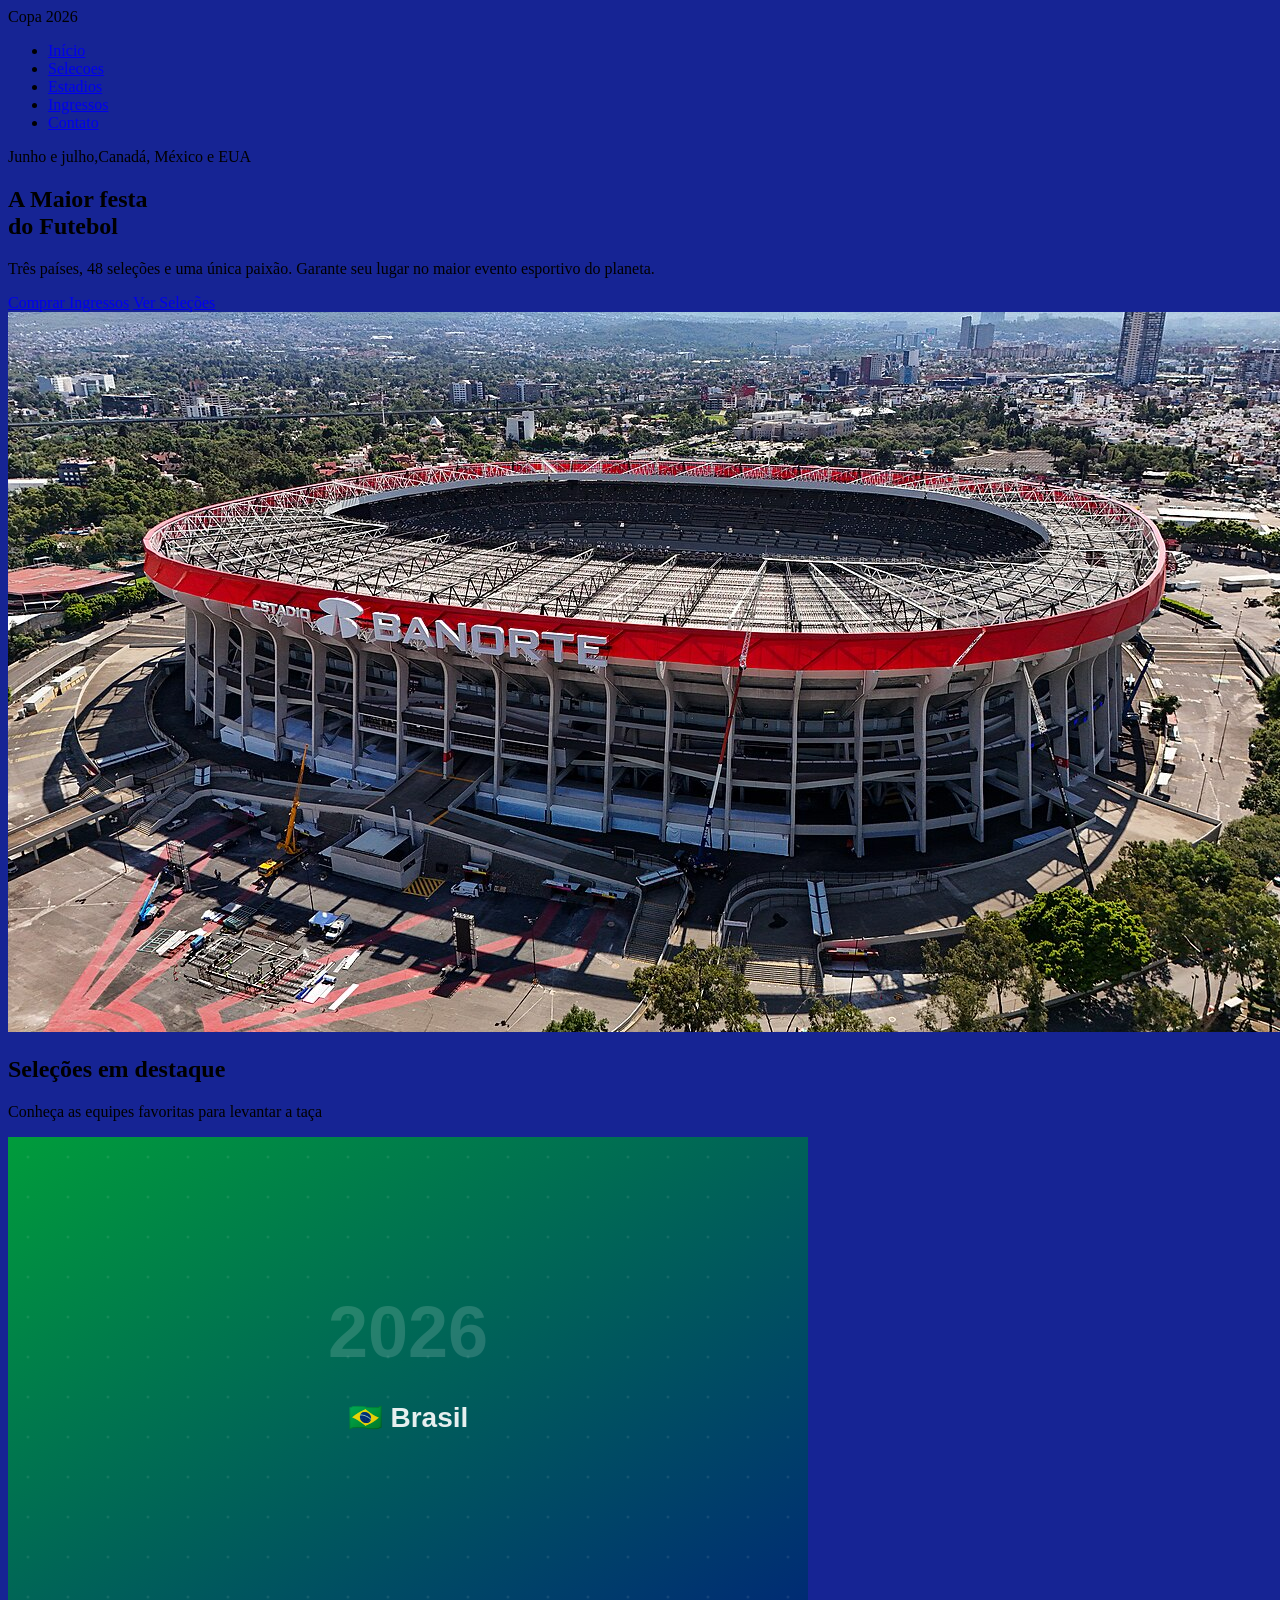
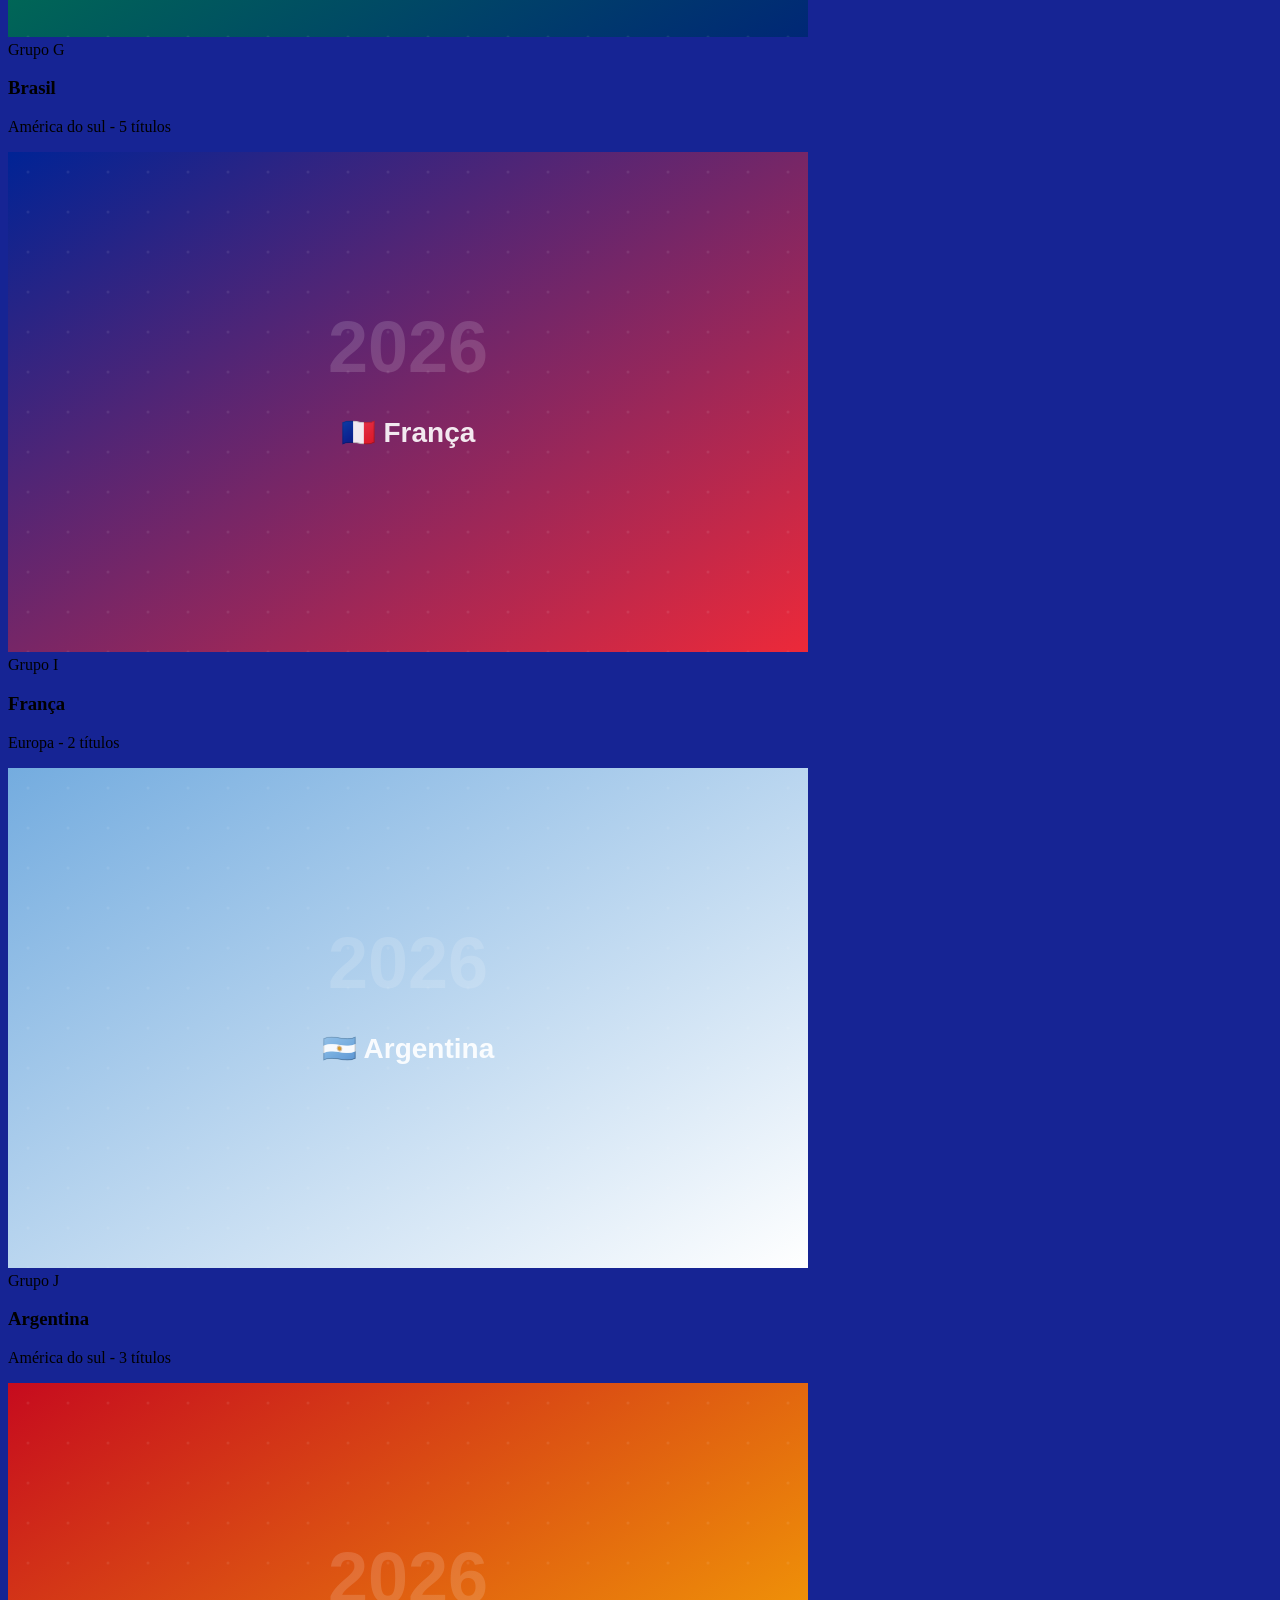
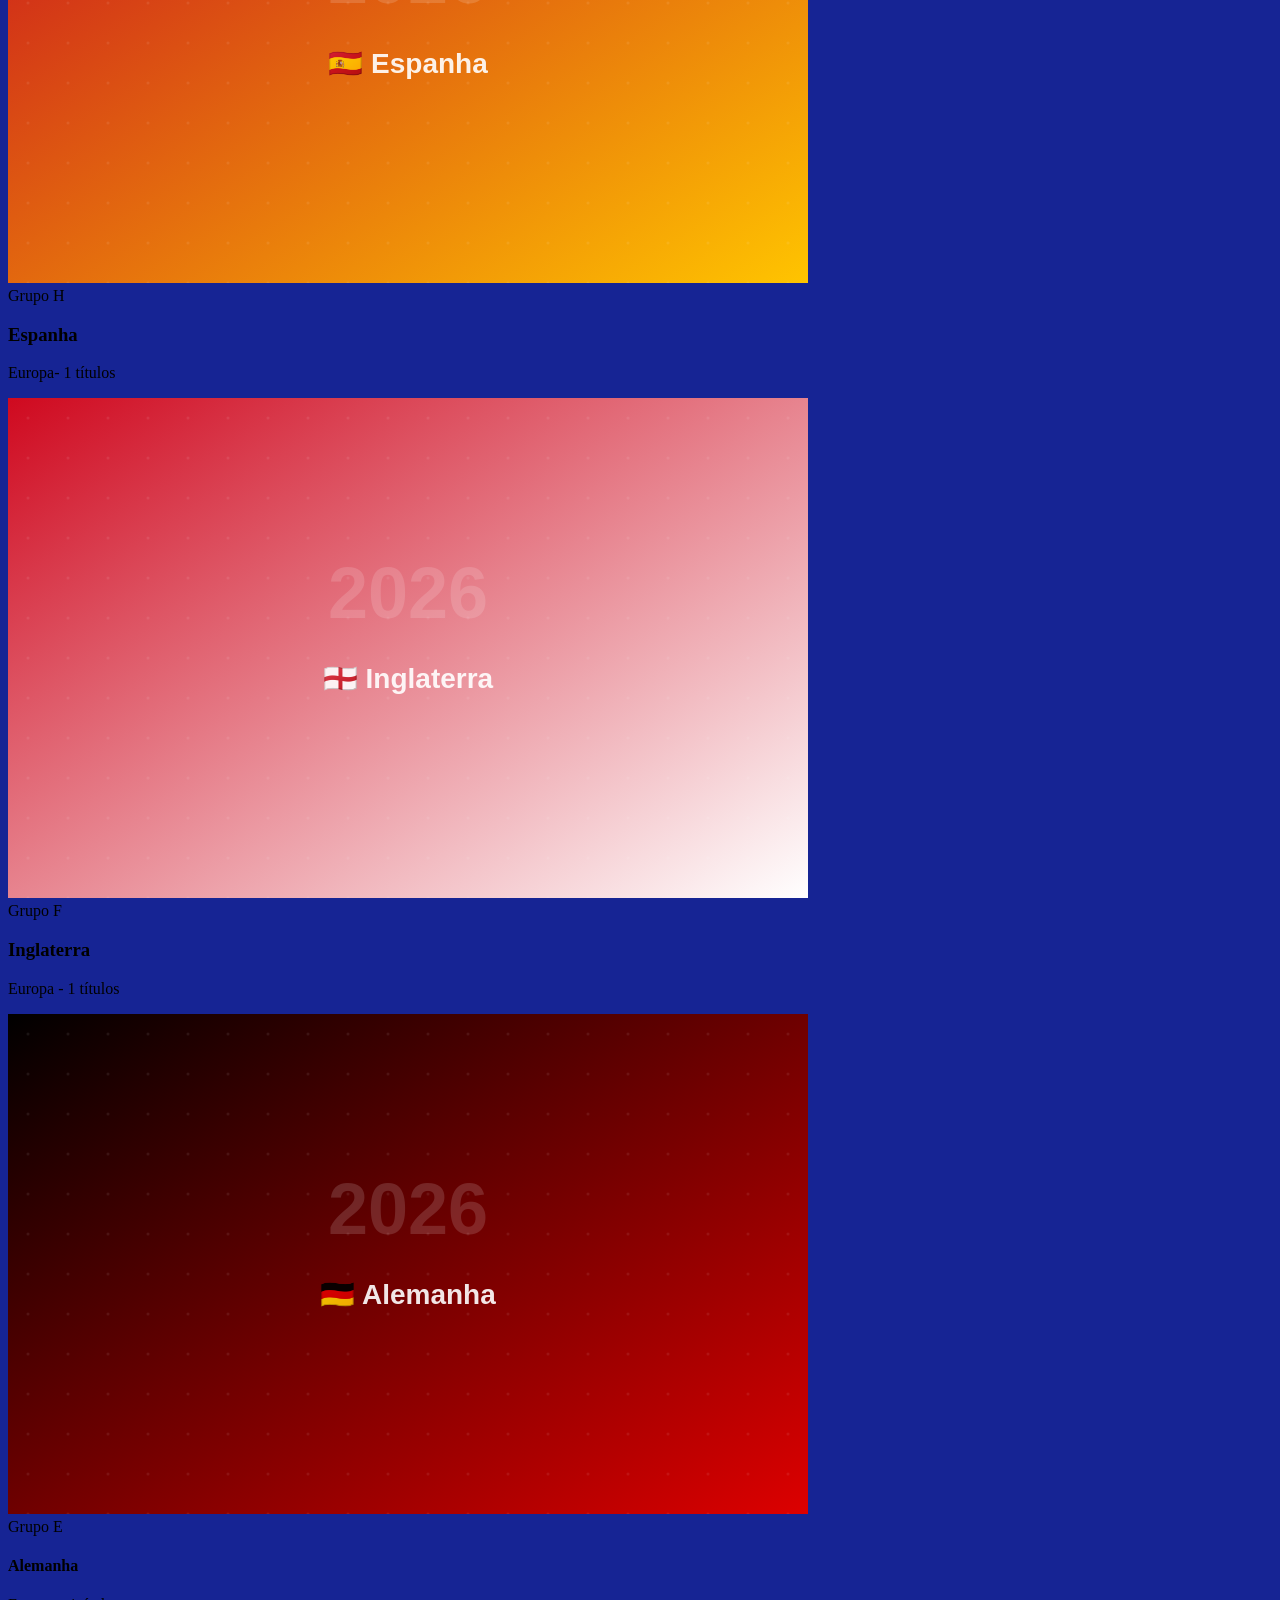
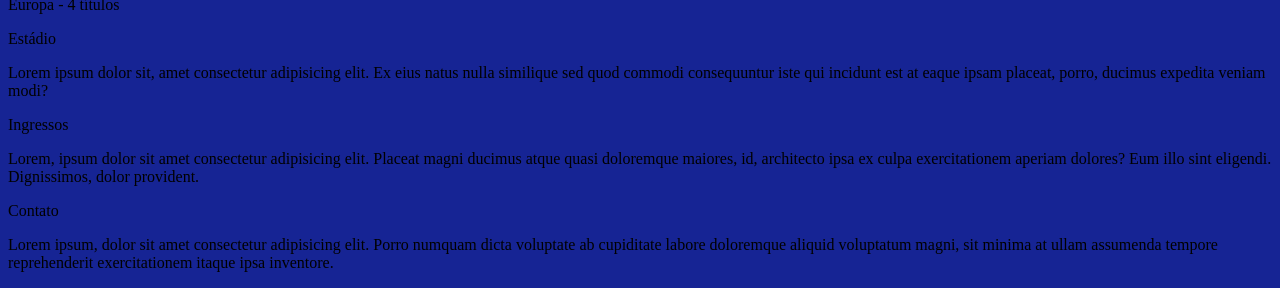
==== index.html @ 535811b2 "Add files via upload" ====
<!DOCTYPE html>
<html lang="en">

<head>
    <meta charset="UTF-8">
    <meta name="viewport" content="width=device-width, initial-scale=1.0">
    <meta name="description" content="Site oficial da copa do mundo 2026 - Pequenos talentos">
    <title>Copa do mundo 2026</title>
    <link rel="stylesheet" href="style.css">
</head>

<body>
    <nav>
        <div>
            <div>
                <span>Copa</span> 2026
            </div>

            <ul>
                <li><a href="#home">Início</a></li>
                <li><a href="#selecoes">Selecoes</a></li>
                <li><a href="#estadios">Estadios</a></li>
                <li><a href="#ingressos">Ingressos</a></li>
                <li><a href="#contato">Contato</a></li>
            </ul>
        </div>
    </nav>

    <section id="home">
        <div>
            <div>
                <p>Junho e julho,Canadá, México e EUA</p>
                <h1>A Maior festa <br> do Futebol</h1>
                <p>
                    Três países, 48 seleções e uma única paixão.
                    Garante seu lugar no maior evento esportivo do planeta.

                </p>
                <div>
                    <a href="#ingressos">Comprar Ingressos</a>
                    <a href="#selecões">Ver Seleções</a>
                </div>
            </div>
            <div>
                <img src="img/azteca.jpg" alt="Estadio da copa do mundo - 2026">
            </div>
        </div>
    </section>

    <main>
        <section id="selecoes">
            <!-- Div global -->
            <div>
                <!-- Div de títulos  -->
                <div>
                    <h2>Seleções em destaque</h2>
                    <p>Conheça as equipes favoritas para levantar a taça</p>
                </div>
                <!-- Div de seleções -->
                <div>
                    <!-- Seleção brasileira -->
                    <div>
                        <div>
                            <img src="img/selecao-brasil.svg" alt="banner Seleção brasileira">
                        </div>
                        <div>
                            <span>Grupo G</span>
                            <h3>Brasil</h3>
                            <p>América do sul - 5 títulos</p>
                        </div>

                    <!-- Seleção da frança -->
                        <div>
                            <div>
                                <div>
                                    <img src="img/selecao-franca.svg" alt="banner Seleção da frança ">
                                </div>
                                <div>
                                    <span>Grupo I</span>
                                    <h3>França</h3>
                                    <p>Europa - 2 títulos</p>
                                </div>
                            </div>
                        </div>
                        <!-- Seleção da argentina -->
                        <div>
                            <div>
                                <div>
                                    <img src="img/selecao-argentina.svg" alt="banner Seleção da argentina ">
                                </div>
                                <div>
                                    <span>Grupo J</span>
                                    <h3>Argentina</h3>
                                    <p>América do sul - 3 títulos</p>
                                </div>
                            </div>
                        </div>
                        <!-- Seleção da espanha -->
                        <div>
                            <div>
                                <div>
                                    <img src="img/selecao-espanha.svg" alt="banner Seleção da espanha ">
                                </div>
                                <div>
                                    <span>Grupo H</span>
                                    <h3>Espanha</h3>
                                    <p>Europa- 1 títulos</p>
                                </div>
                            </div>
                        </div>
                        <!-- Seleção da inglaterra -->
                        <div>
                            <div>
                                <div>
                                    <img src="img/selecao-inglaterra.svg" alt="banner Seleção da inglaterra ">
                                </div>
                                <div>
                                    <span>Grupo F</span>
                                    <h3>Inglaterra</h3>
                                    <p>Europa - 1 títulos</p>
                                </div>
                            </div>
                        </div>
                        <!-- Seleção da alemanha -->
                        <div>
                            <div>
                                <div>
                                    <img src="img/selecao-alemanha.svg" alt="banner Seleção da alemanha ">
                                </div>
                                <div>
                                    <span>Grupo E</span>
                                    <h4>Alemanha</h4>
                                    <p>Europa - 4 títulos</p>
                                </div>
                            </div>
                        </div>
                    
                    </div>
                </div>
            </div>
        </section>

        <section id="estadios">
            <p>Estádio</p>
            <p>Lorem ipsum dolor sit, amet consectetur adipisicing elit. Ex eius natus nulla similique sed quod commodi
                consequuntur iste qui incidunt est at eaque ipsam placeat, porro, ducimus expedita veniam modi?</p>
        </section>

        <section id="ingressos">
            <p>Ingressos</p>
            <p>Lorem, ipsum dolor sit amet consectetur adipisicing elit. Placeat magni ducimus atque quasi doloremque
                maiores, id, architecto ipsa ex culpa exercitationem aperiam dolores? Eum illo sint eligendi.
                Dignissimos, dolor provident.</p>
        </section>

        <section id="contato">
            <p>Contato</p>
            <p>Lorem ipsum, dolor sit amet consectetur adipisicing elit. Porro numquam dicta voluptate ab cupiditate
                labore doloremque aliquid voluptatum magni, sit minima at ullam assumenda tempore reprehenderit
                exercitationem itaque ipsa inventore.</p>
        </section>
    </main>
</body>

</html>
---- style.css ----
*{
    background-color:rgb(22, 36, 148)
}
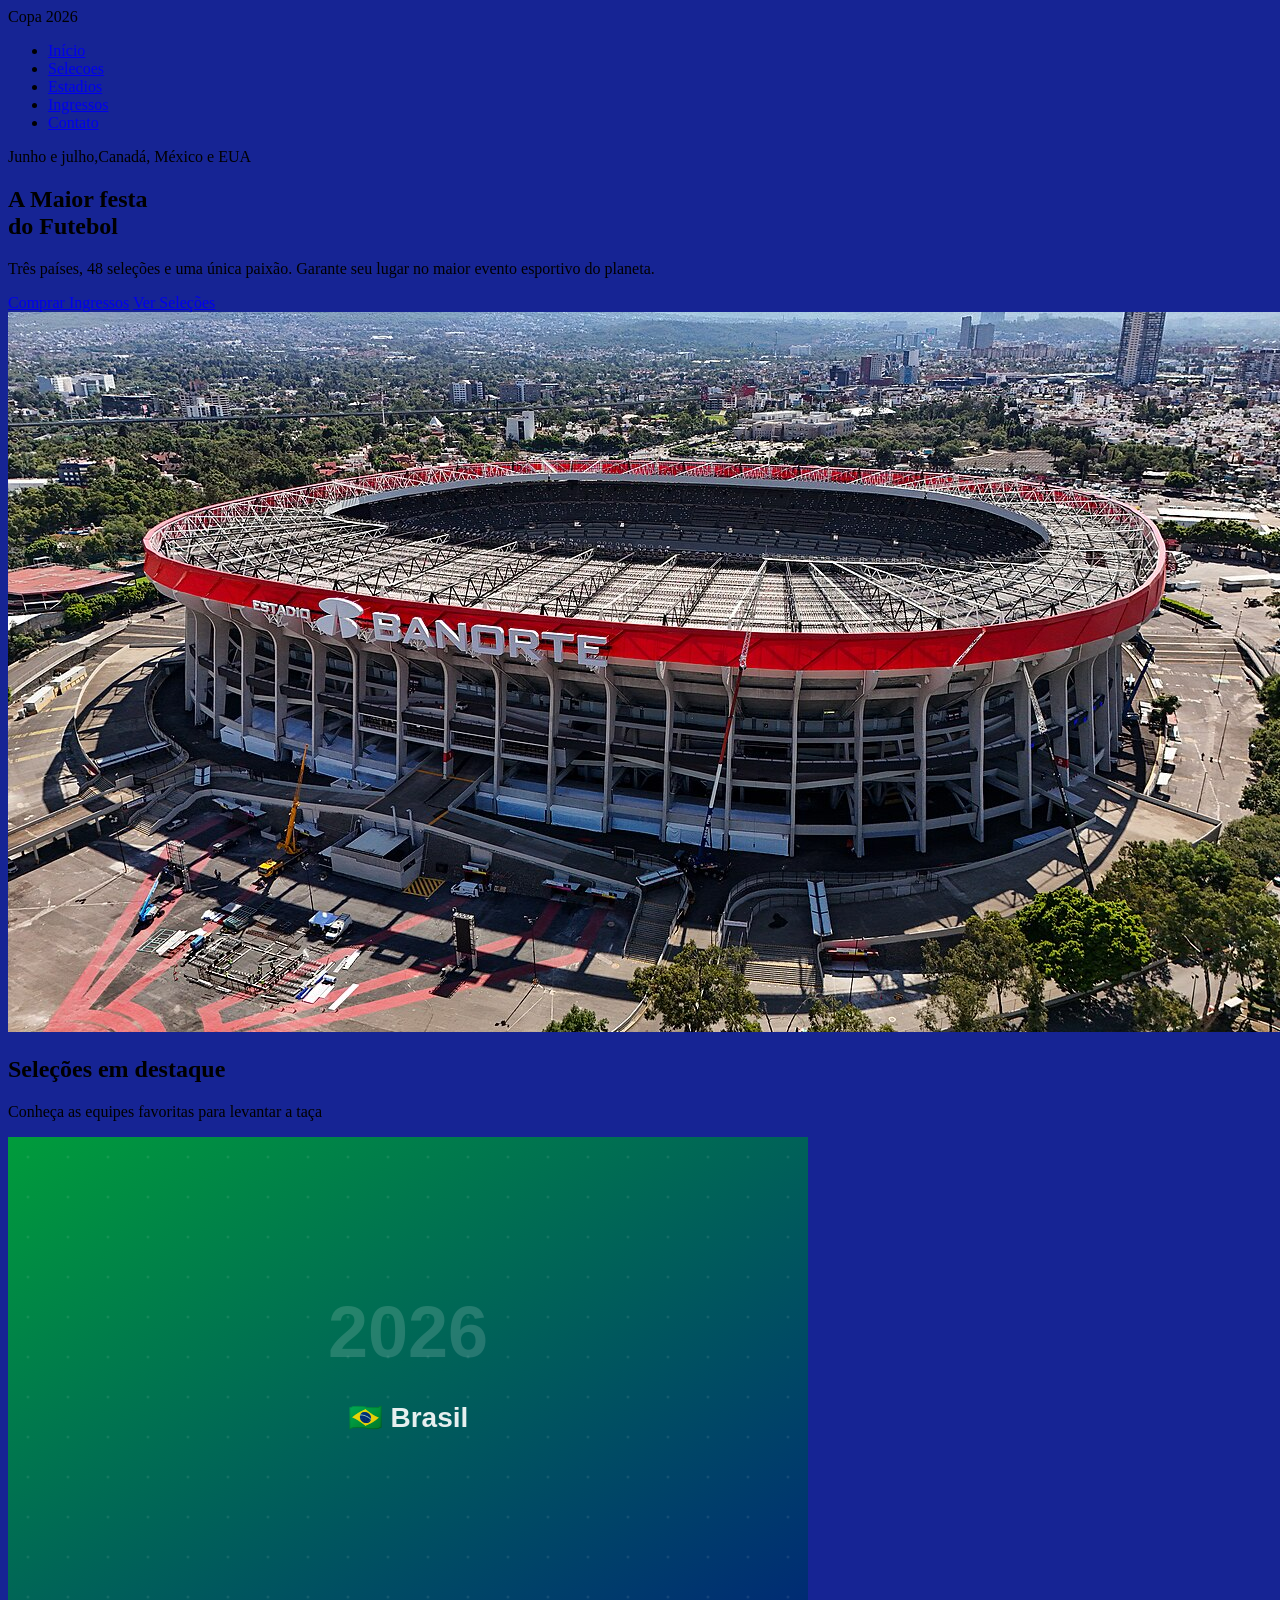
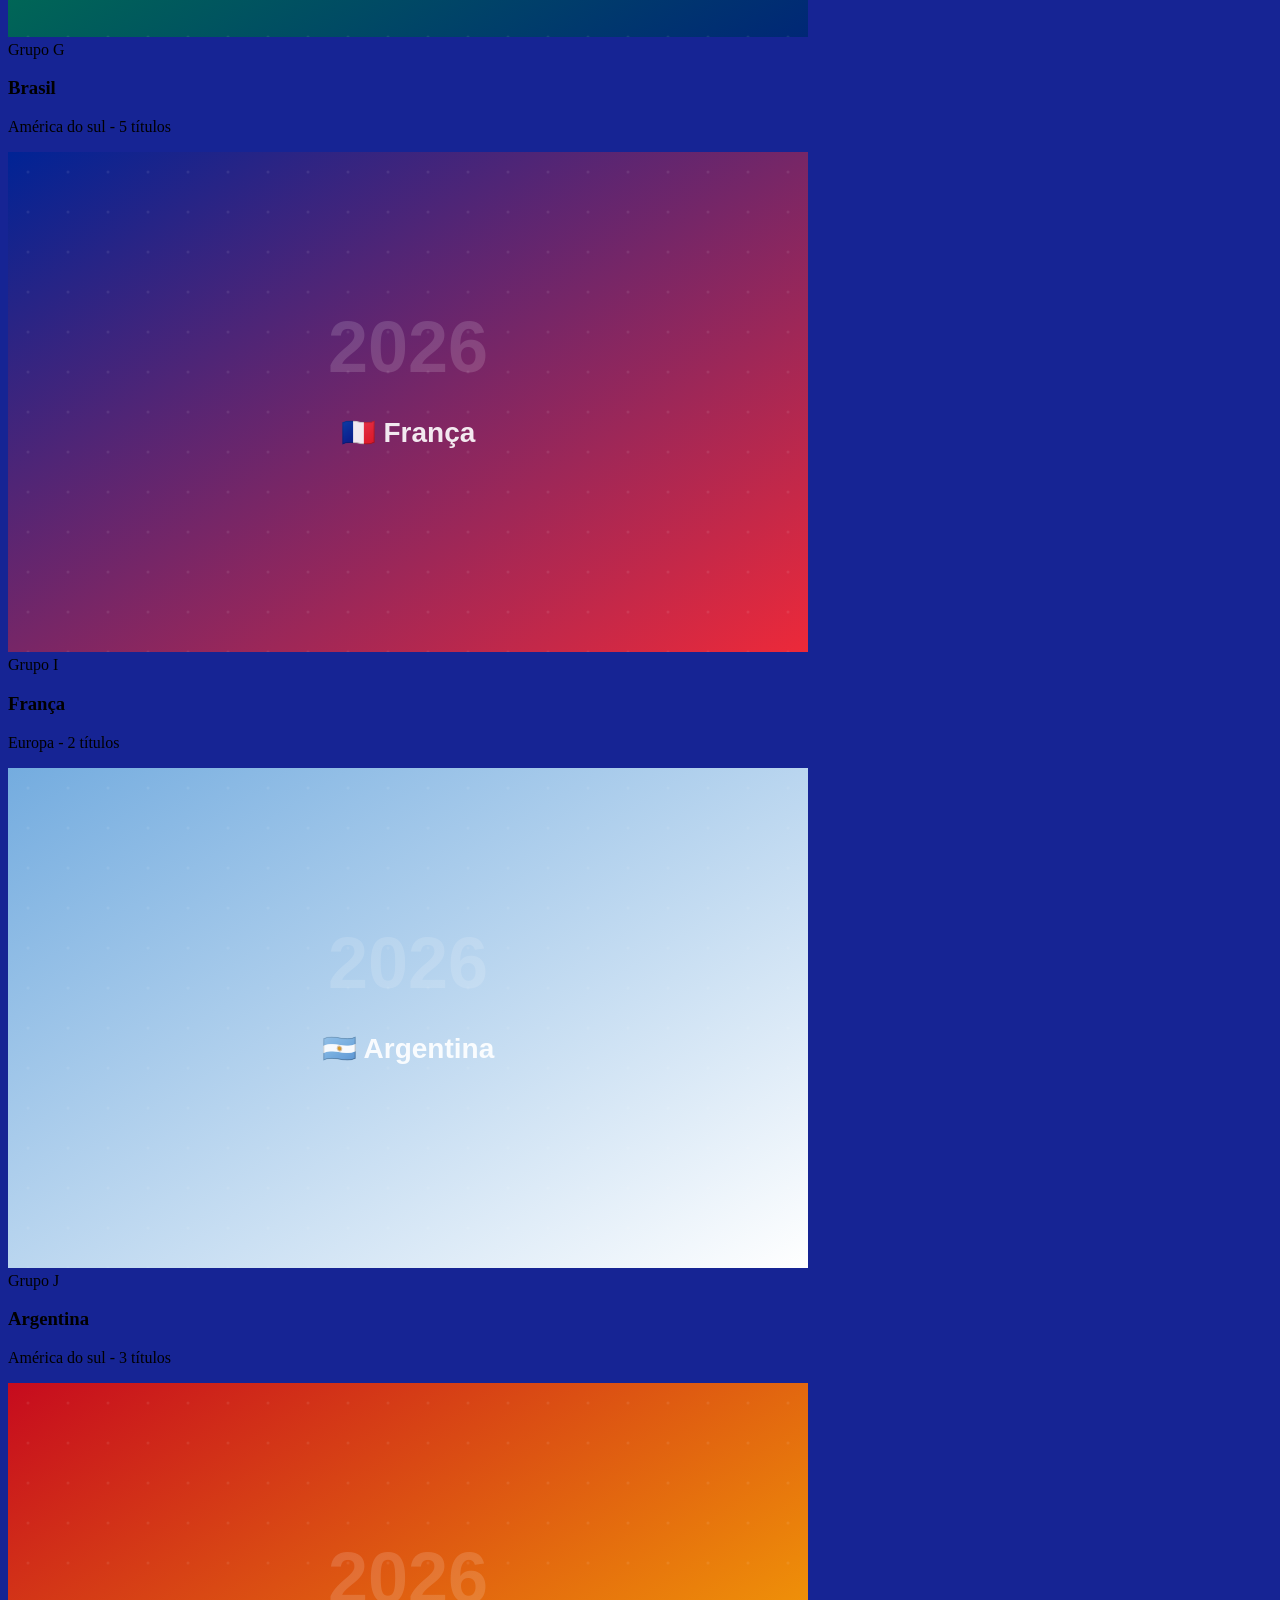
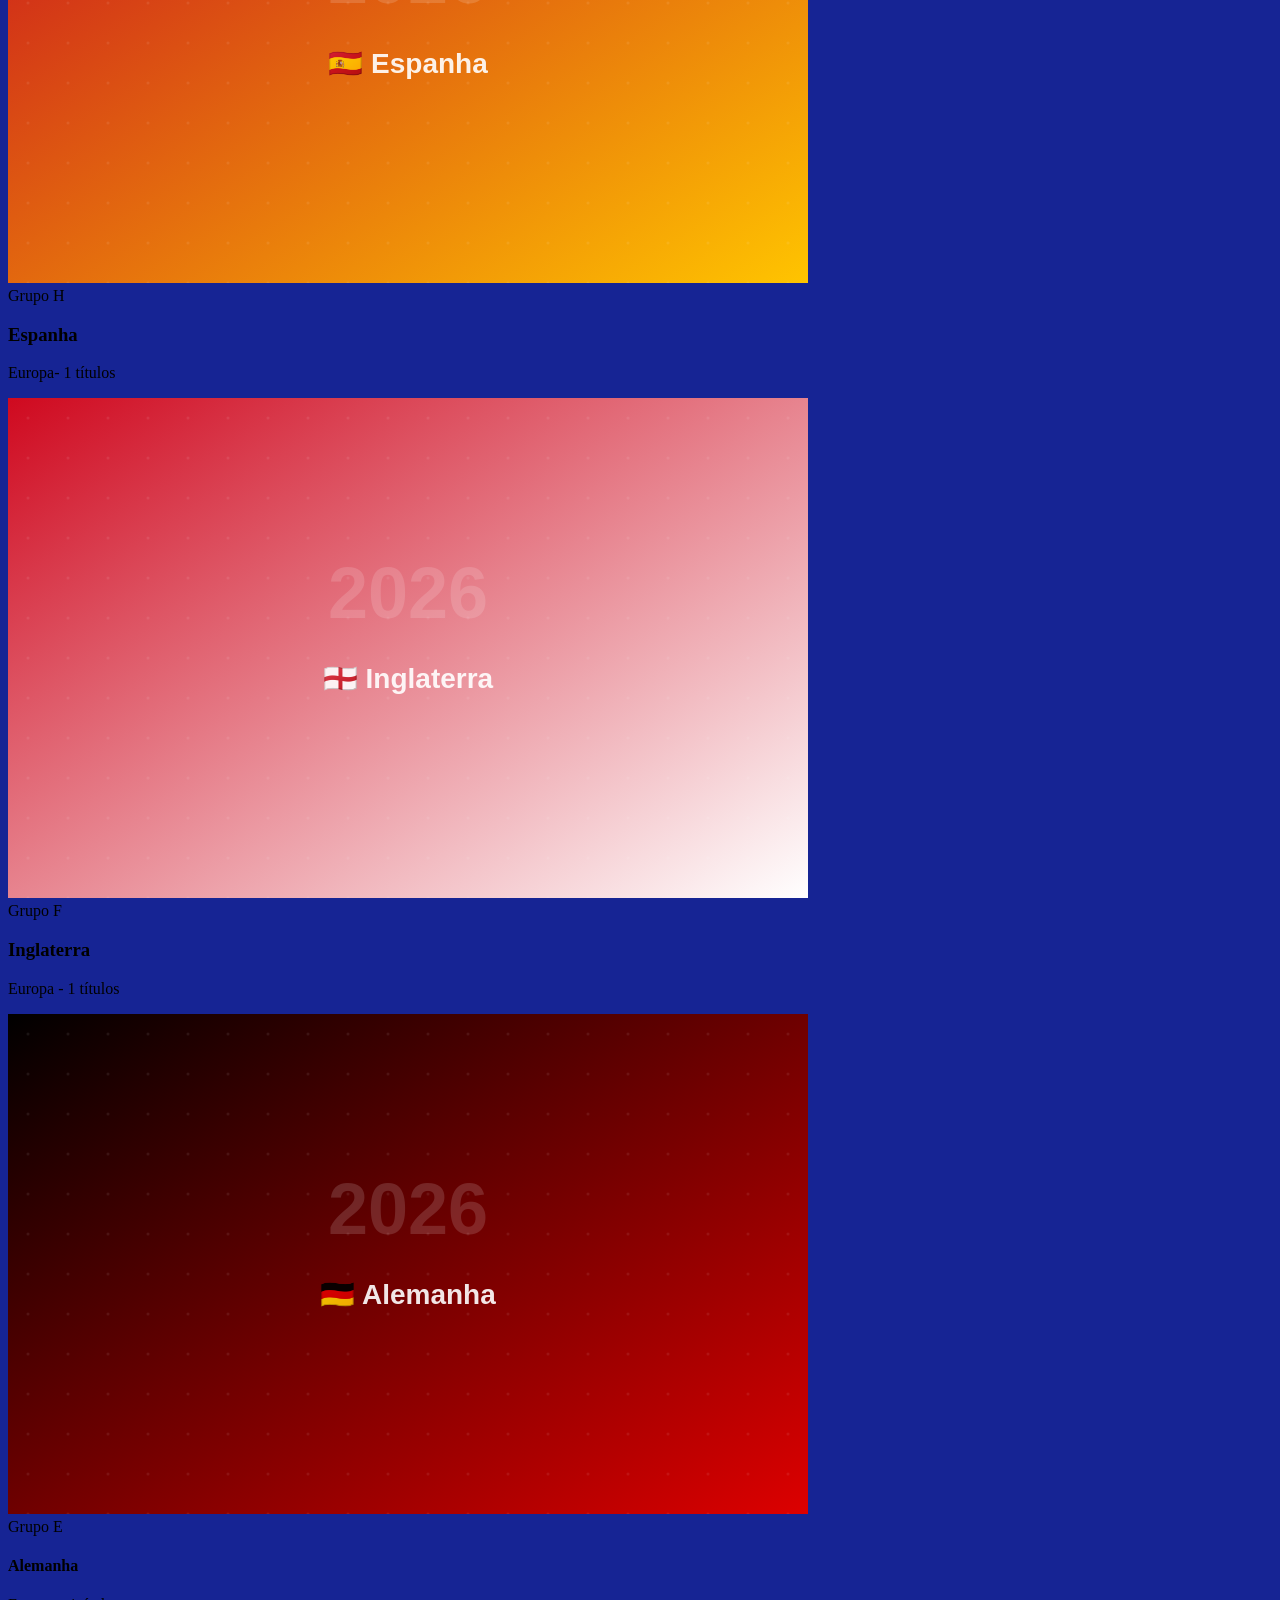
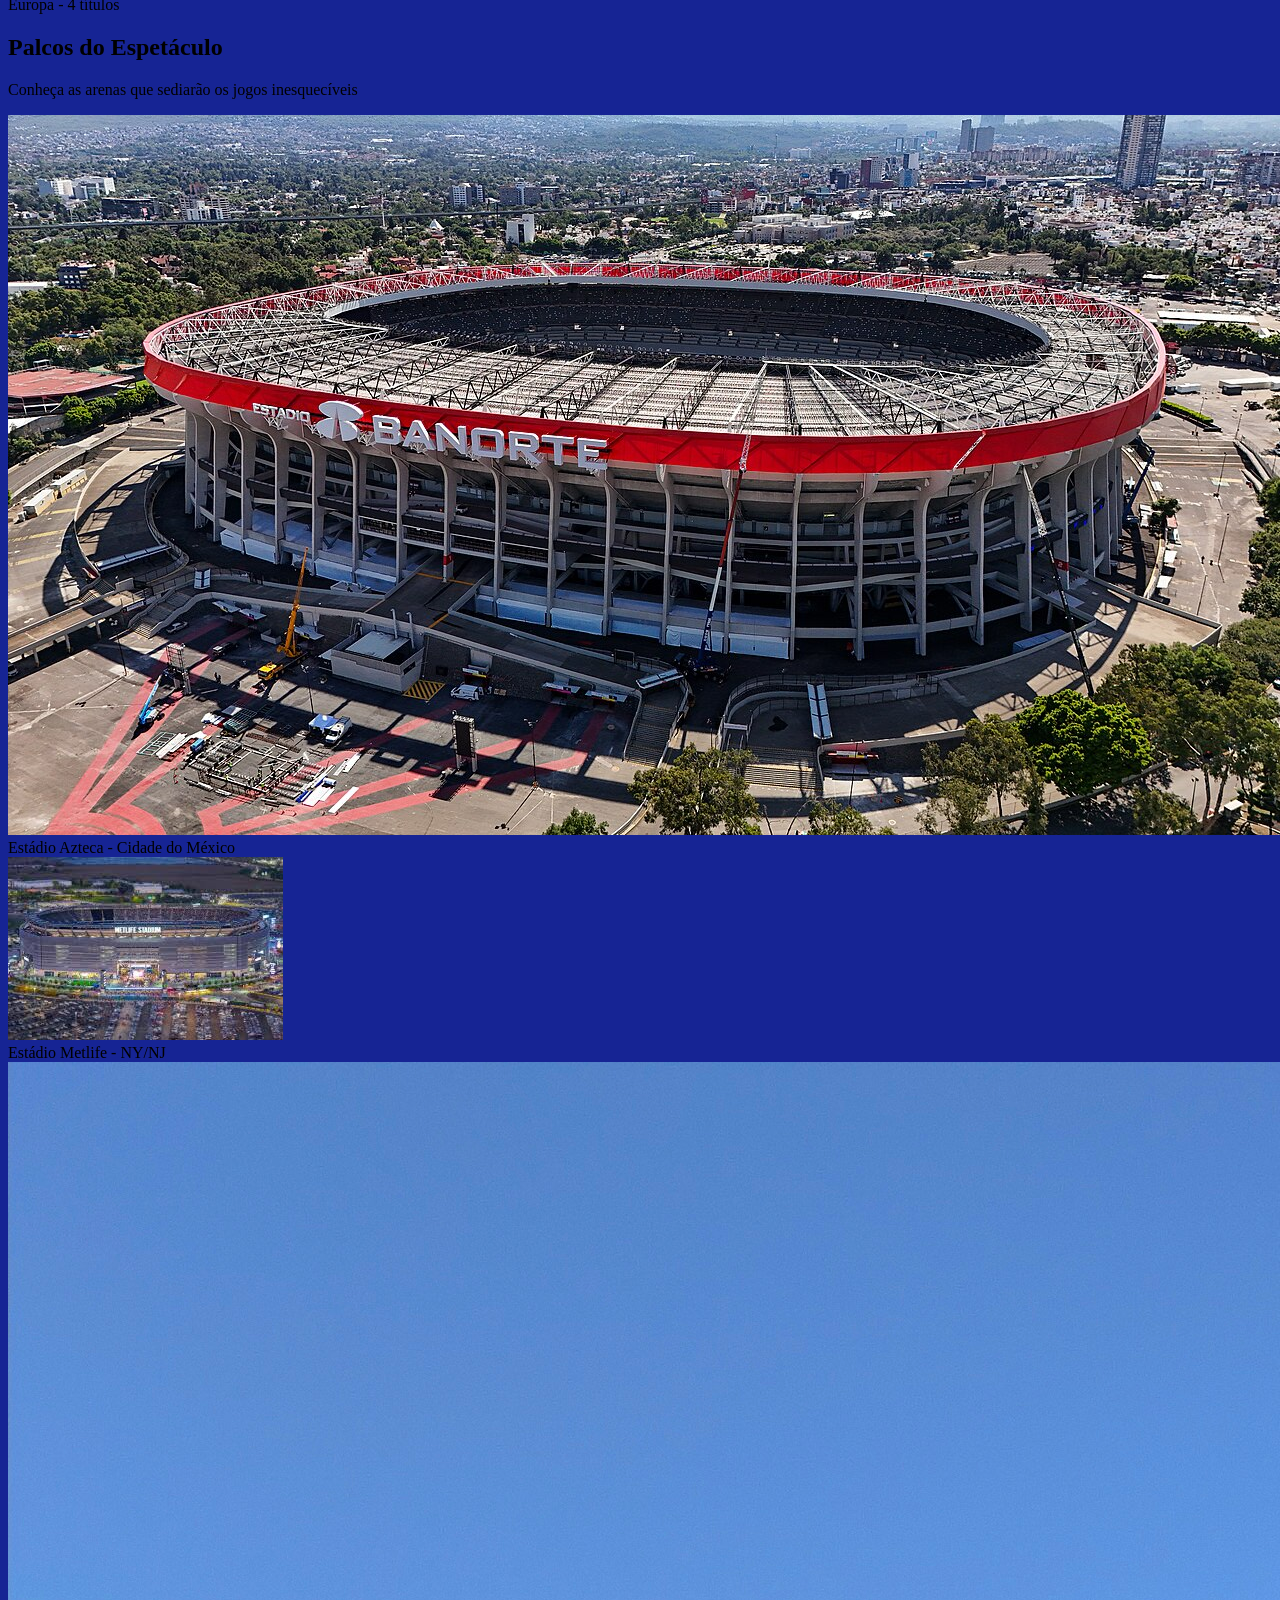
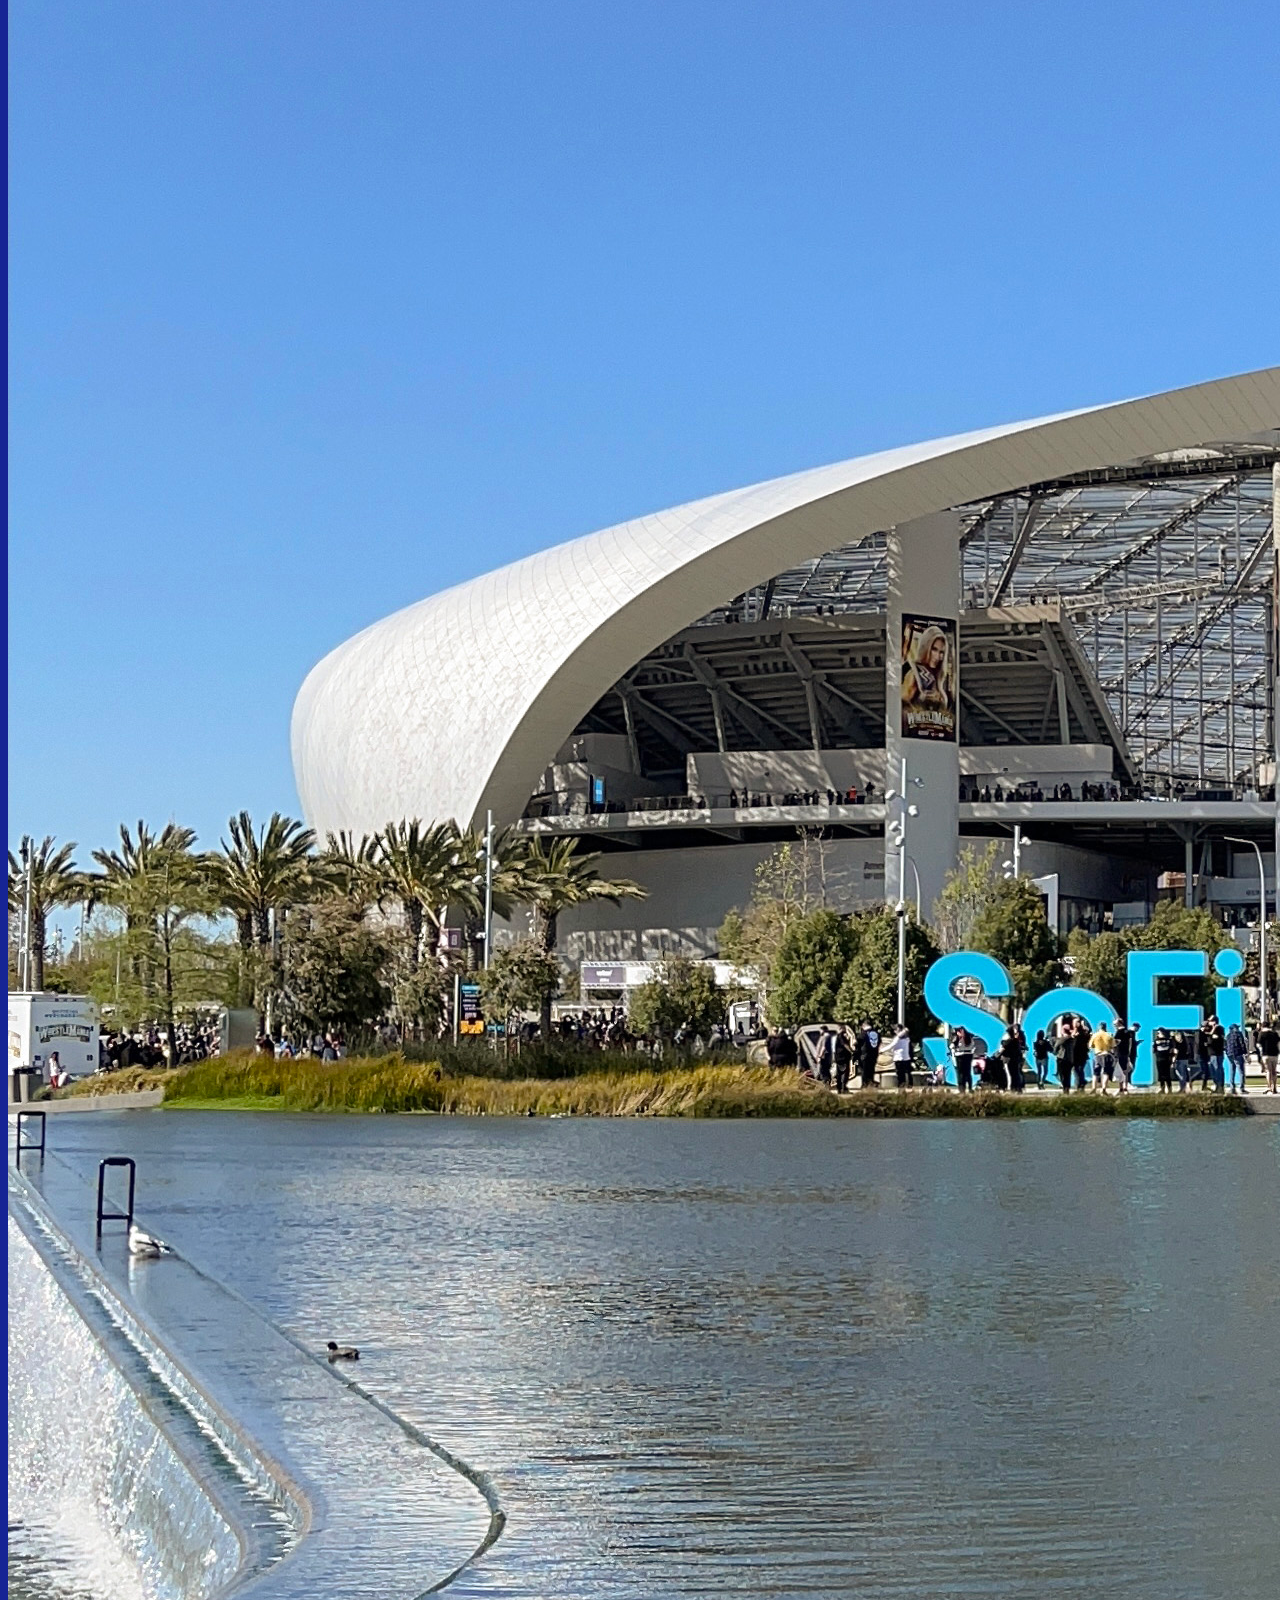
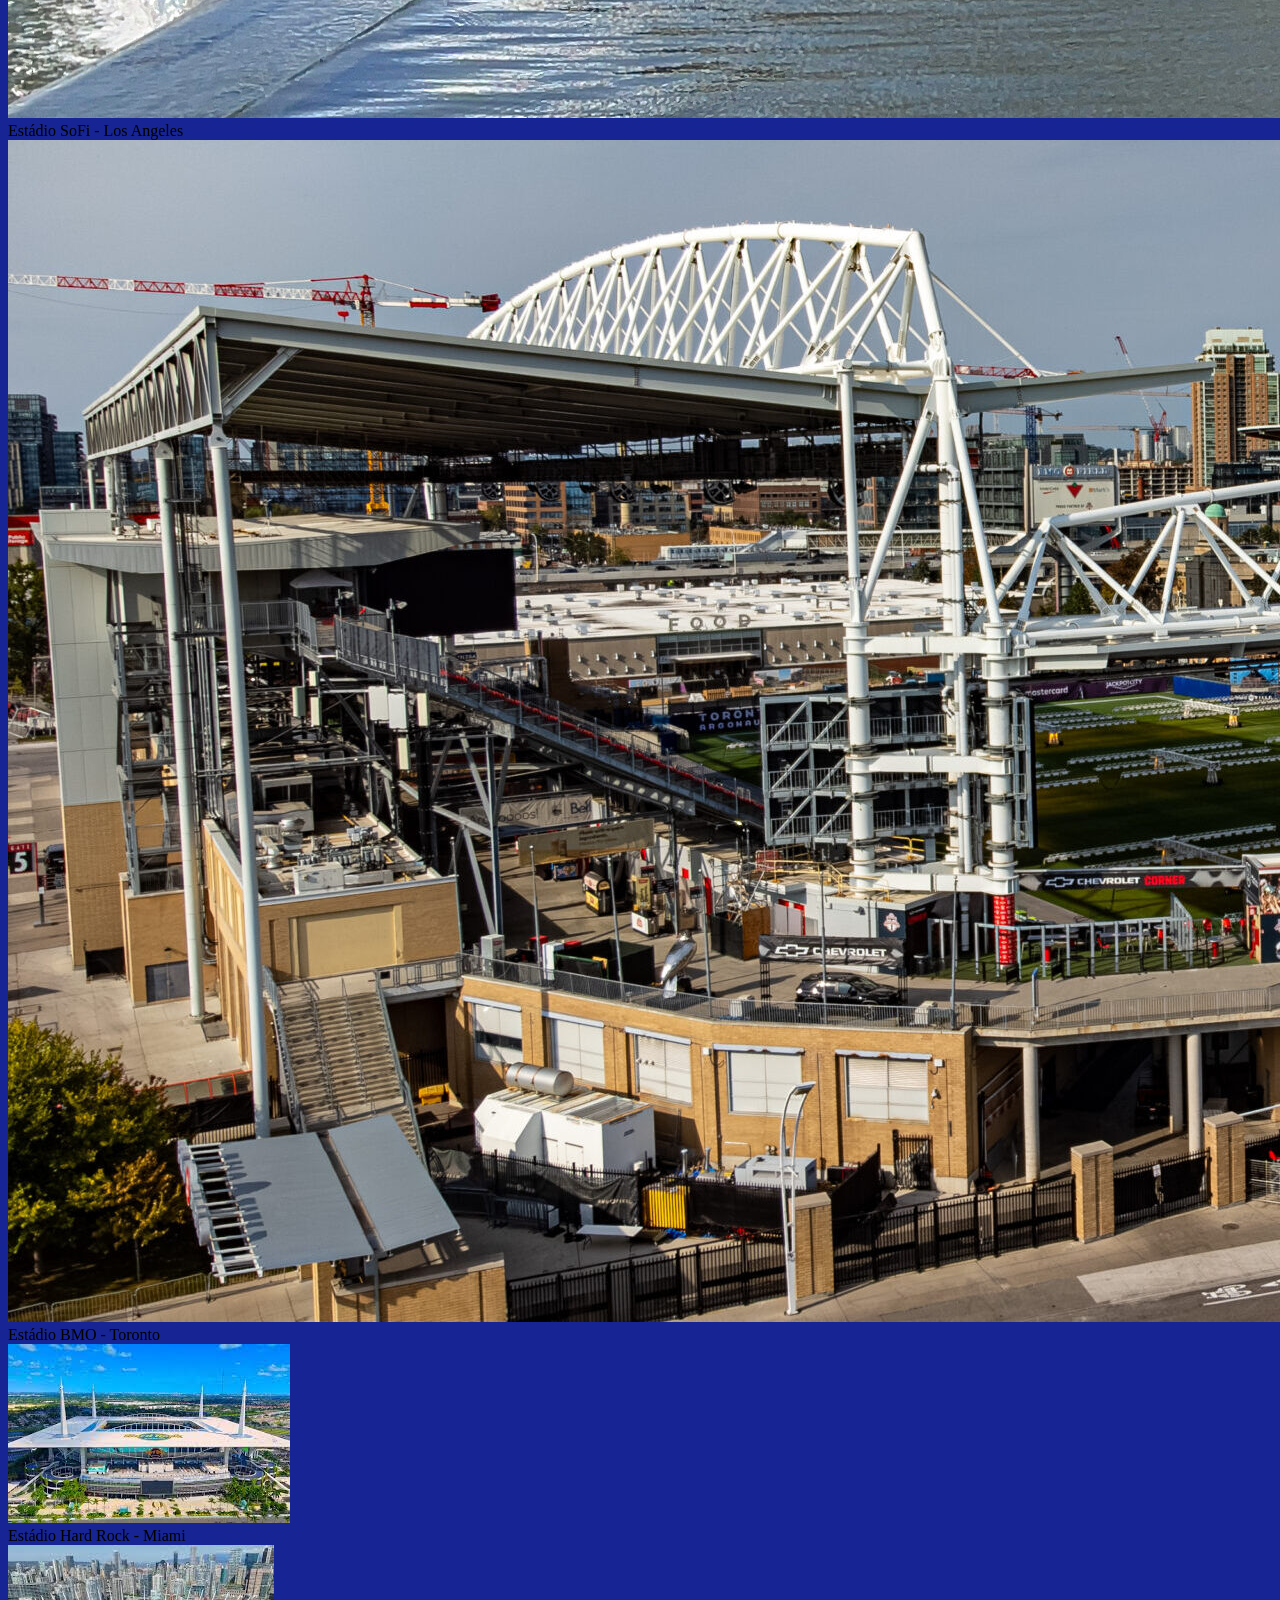
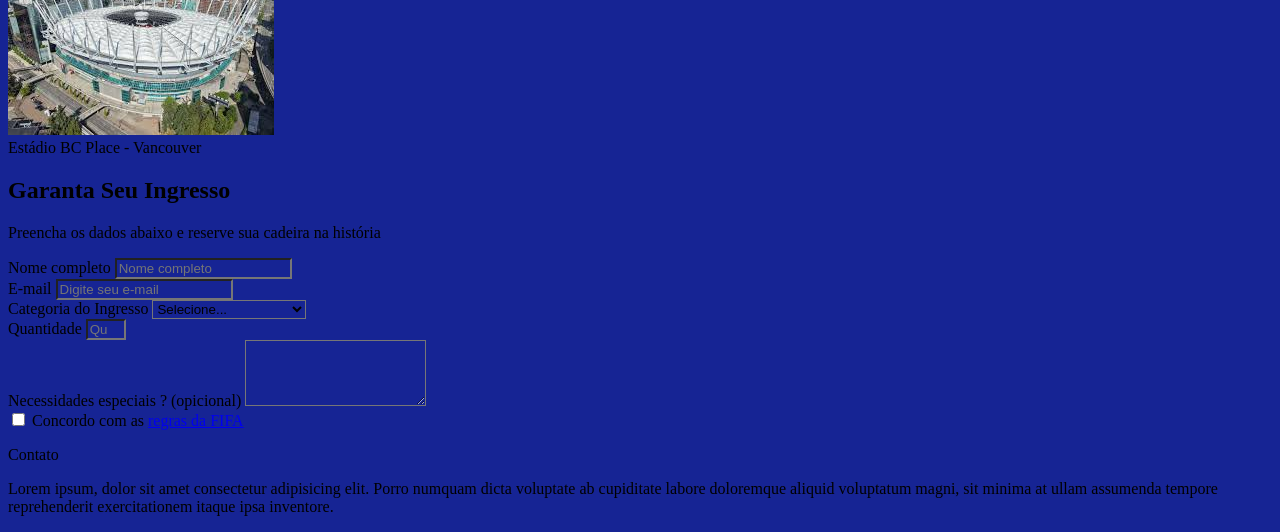
==== commit ad3537ae: "Add files via upload" ====
--- a/index.html
+++ b/index.html
@@ -141,16 +141,163 @@
         </section>
 
         <section id="estadios">
-            <p>Estádio</p>
-            <p>Lorem ipsum dolor sit, amet consectetur adipisicing elit. Ex eius natus nulla similique sed quod commodi
-                consequuntur iste qui incidunt est at eaque ipsam placeat, porro, ducimus expedita veniam modi?</p>
+            <!-- Div global -->
+            <div>
+                <!-- Div de título -->
+                <div>
+                    <h2>Palcos do Espetáculo</h2>
+                    <p>Conheça as arenas que sediarão os jogos inesquecíveis</p>
+                </div>
+
+                <!-- Div de estádios -->
+                <div>
+                    <!-- Div do estádio 1 -->
+                    <div>
+                        <img
+                            src="img/azteca.jpg"
+                            alt="Estádio Azteca"
+                        >
+                        <div>Estádio Azteca - Cidade do México</div>
+                    </div>
+
+                    <!-- Div do estádio 2 -->
+                    <div>
+                        <img
+                            src="img/metlife.jpg"
+                            alt="Estádio Metlife"
+                        >
+                        <div>Estádio Metlife - NY/NJ</div>
+                    </div>
+
+                    <!-- Div do estádio 3 -->
+                    <div>
+                        <img
+                            src="img/sofi.jpg"
+                            alt="Estádio SoFi"
+                        >
+                        <div>Estádio SoFi - Los Angeles</div>
+                    </div>
+
+                    <!-- Div do estádio 4 -->
+                    <div>
+                        <img
+                            src="img/bmo.jpg"
+                            alt="Estádio BMO"
+                        >
+                        <div>Estádio BMO - Toronto</div>
+                    </div>
+                    
+                    <!-- Div do estádio 5 -->
+                    <div>
+                        <img
+                            src="img/hard-rock.jpg"
+                            alt="Estádio Hard Rock"
+                        >
+                        <div>Estádio Hard Rock - Miami</div>
+                    </div>
+
+                    <!-- Div do estádio 6 -->
+                    <div>
+                        <img
+                            src="img/bc-place.jpg"
+                            alt="Estádio BC Place"
+                        >
+                        <div>Estádio BC Place - Vancouver</div>
+                    </div>
+                </div>
+            </div>
         </section>
 
         <section id="ingressos">
-            <p>Ingressos</p>
-            <p>Lorem, ipsum dolor sit amet consectetur adipisicing elit. Placeat magni ducimus atque quasi doloremque
-                maiores, id, architecto ipsa ex culpa exercitationem aperiam dolores? Eum illo sint eligendi.
-                Dignissimos, dolor provident.</p>
+
+            <!-- Div global -->
+            <div>
+                
+                <!-- Div de título -->
+                <div>
+                    <h2>Garanta Seu Ingresso</h2>
+                    <p>Preencha os dados abaixo e reserve sua cadeira na história</p>
+                </div>
+
+                <!-- Div de formulário -->
+                <div>
+                    <form>
+                        <!-- Div linha 1 -->
+                        <div>
+                            
+                            <!-- Div input 1 -->
+                            <div>
+                                <label>Nome completo</label>
+                                <input
+                                    type="text"
+                                    placeholder="Nome completo"
+                                    required
+                                >
+                            </div>
+
+                            <!-- Div input 2 -->
+                            <div>
+                                <label>E-mail</label>
+                                <input
+                                    type="email"
+                                    placeholder="Digite seu e-mail"
+                                    required
+                                >
+                            </div>
+                        </div>
+
+                        <!-- Div linha 2 -->
+                        <div>
+                            
+                            <!-- Div input 3 -->
+                            <div>
+                                <label>Categoria do Ingresso</label>
+                                <select>
+                                    <option value="">Selecione...</option>
+                                    <option value="cat3">Categoria 3 - R$ 1000</option>
+                                    <option value="cat2">Categoria 2 - R$ 700</option>    
+                                    <option value="cat1">Categoria 1 - R$ 200</option>
+                                </select>
+                            </div>
+
+                            <!-- Div input 4 -->
+                            <div>
+                                <label>Quantidade</label>
+                                <input
+                                    type="number"
+                                    placeholder="Quantidade de ingressos"
+                                    min="1"
+                                    max="6"
+                                    required
+                                >
+                            </div>
+                        </div>
+
+
+                         <!-- Div input 5 -->
+                        <div>
+                            <label>Necessidades especiais ? (opicional)</label>
+                            <textarea
+                                 name="mensagem"
+                                 rows="4"
+                                 placeholder="Acessibilidade, mobilidade reduzida..."
+                            >
+                            </textarea>
+                        </div>
+                        
+                         <!-- Div input 6 -->
+                          <diV>
+                            <input type="checkbox"required>
+                            <label>
+                                Concordo com as
+                               <a href="#"> regras da FIFA</a>
+                            </label>
+                          </diV>
+
+                          
+                    </form>
+                </div>
+            </div>
         </section>
 
         <section id="contato">
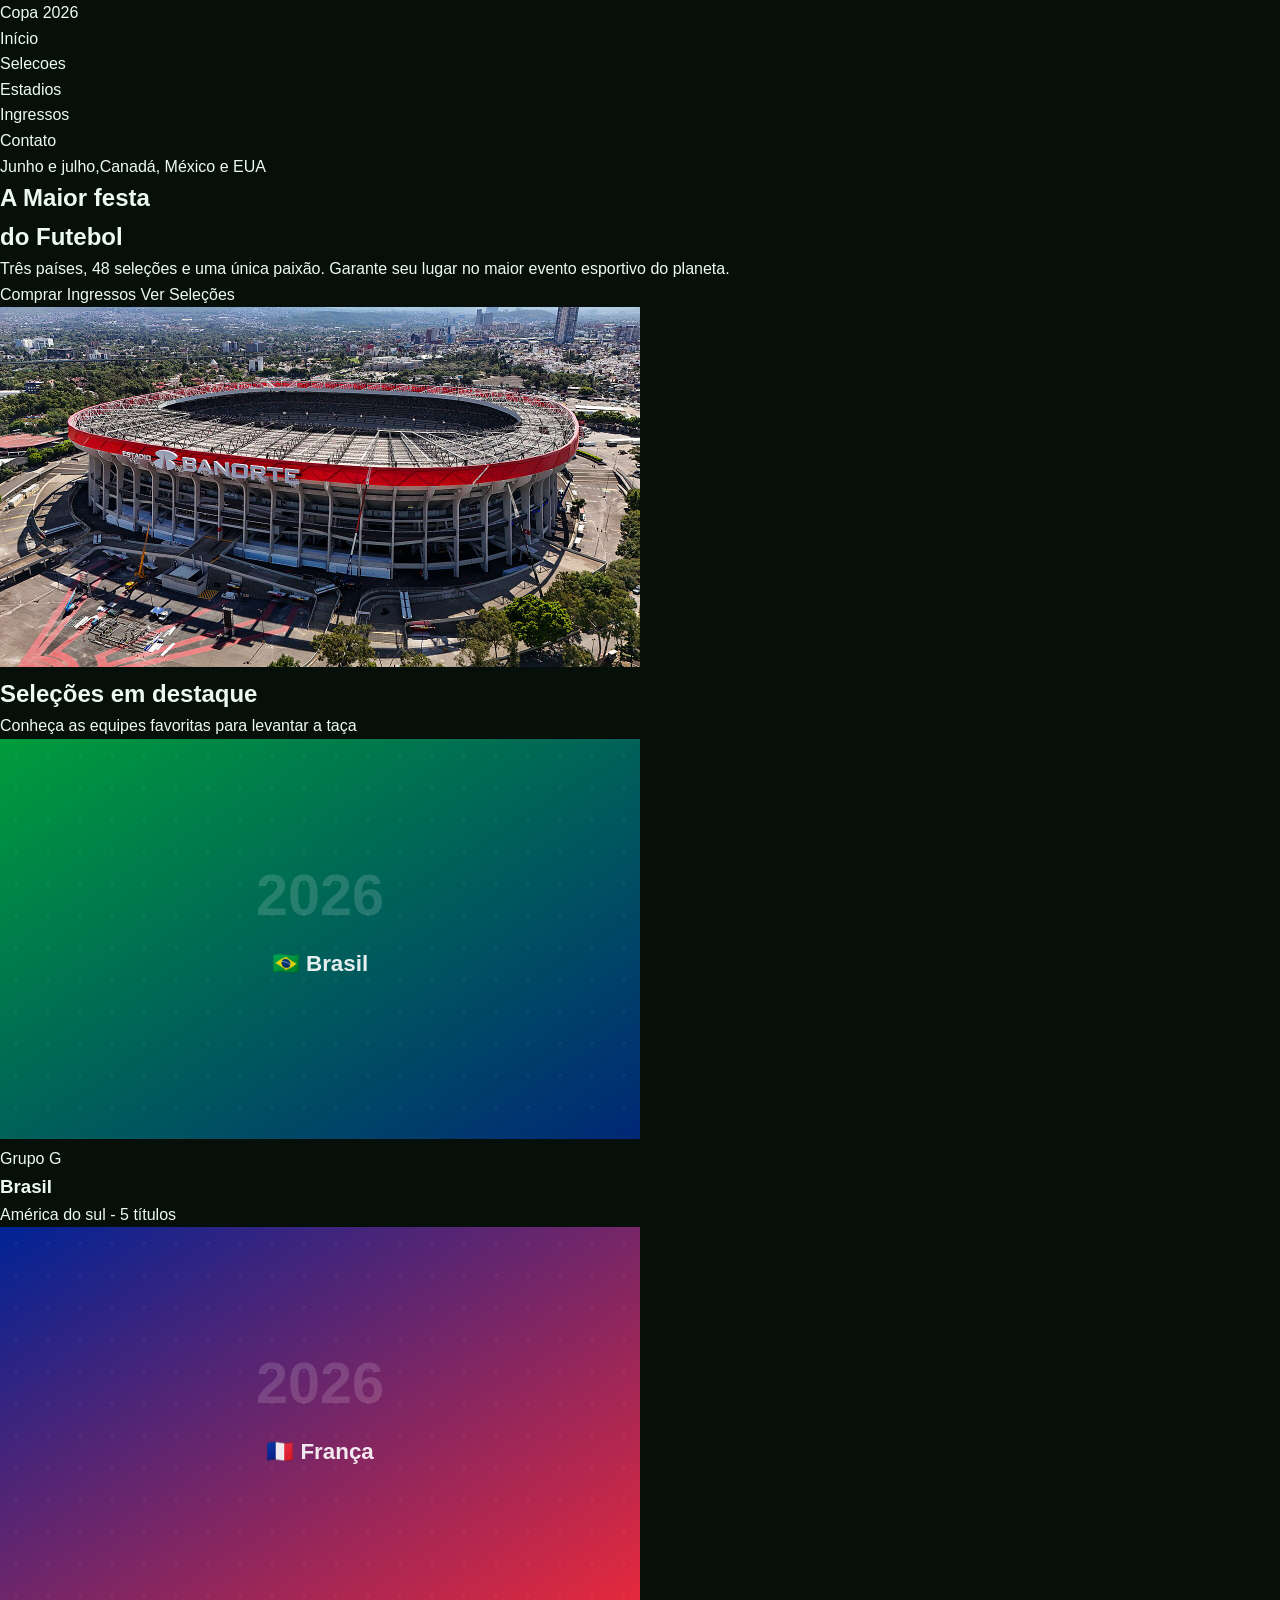
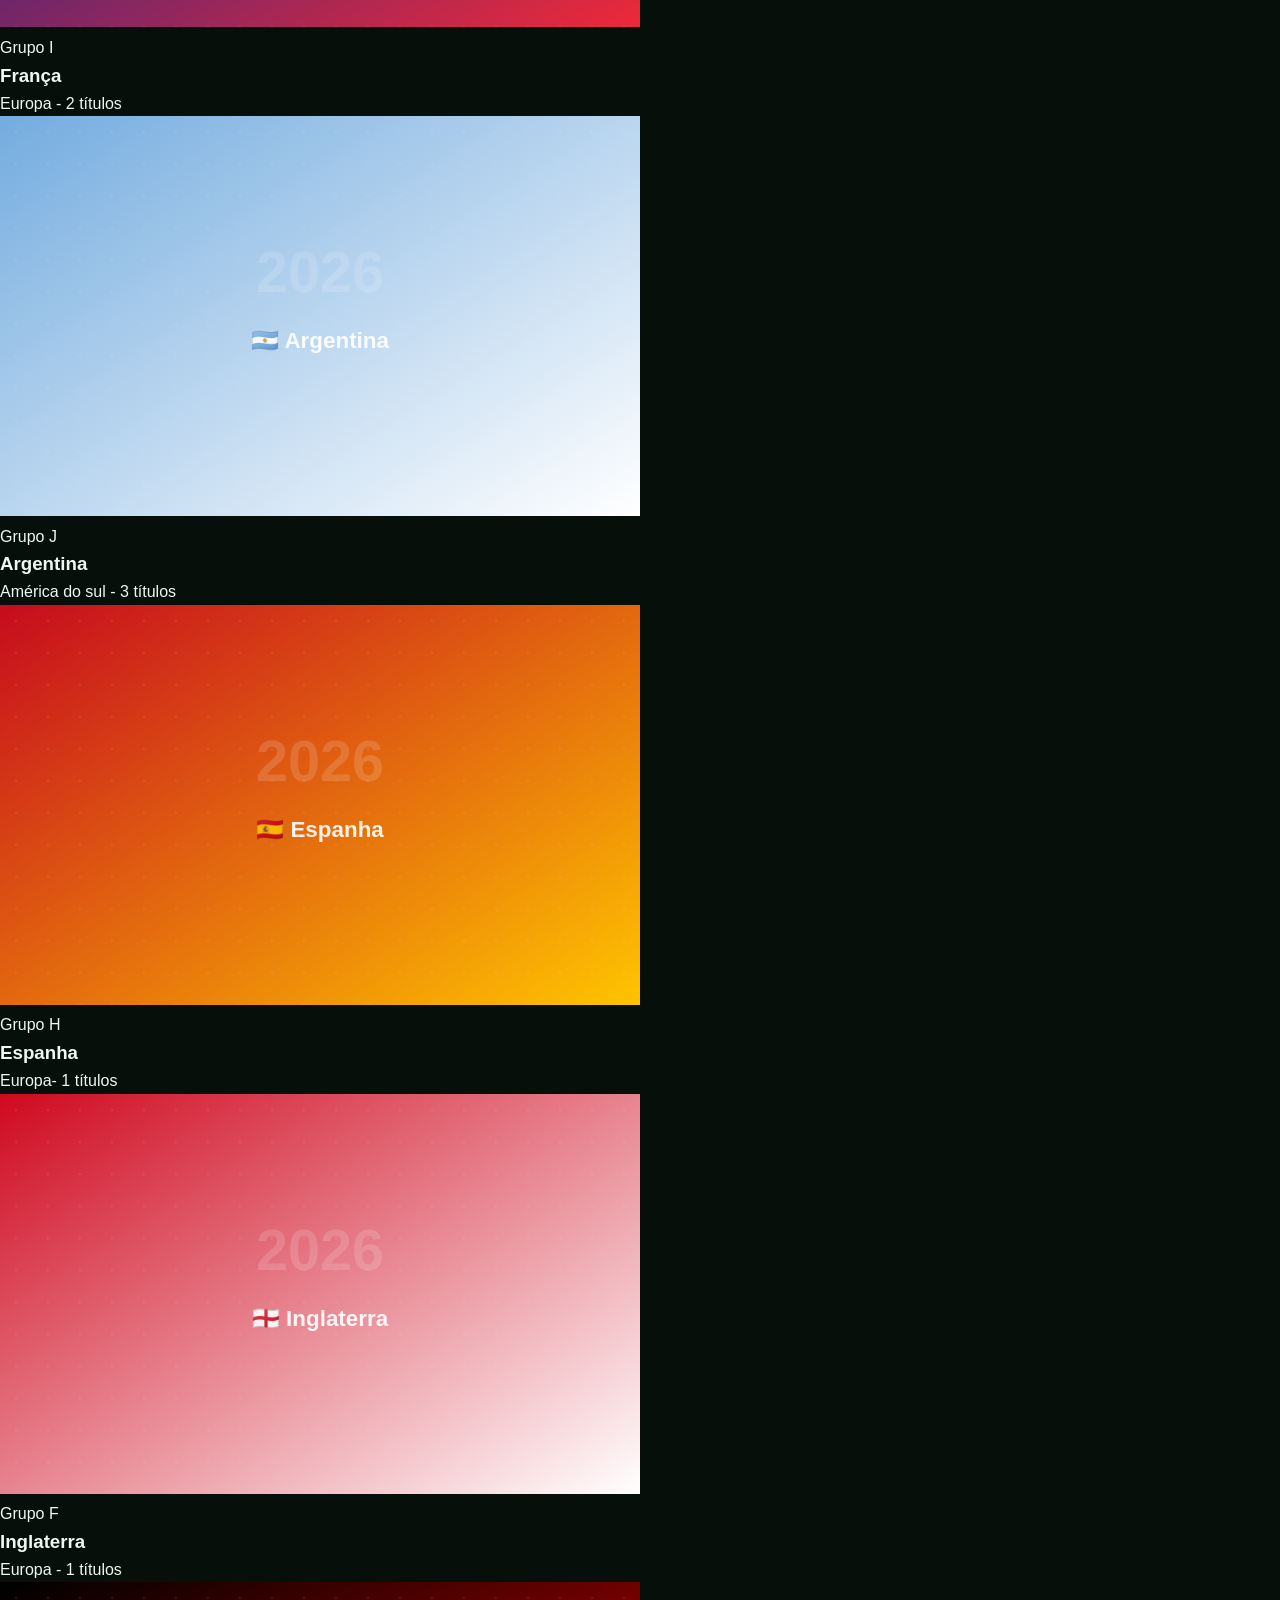
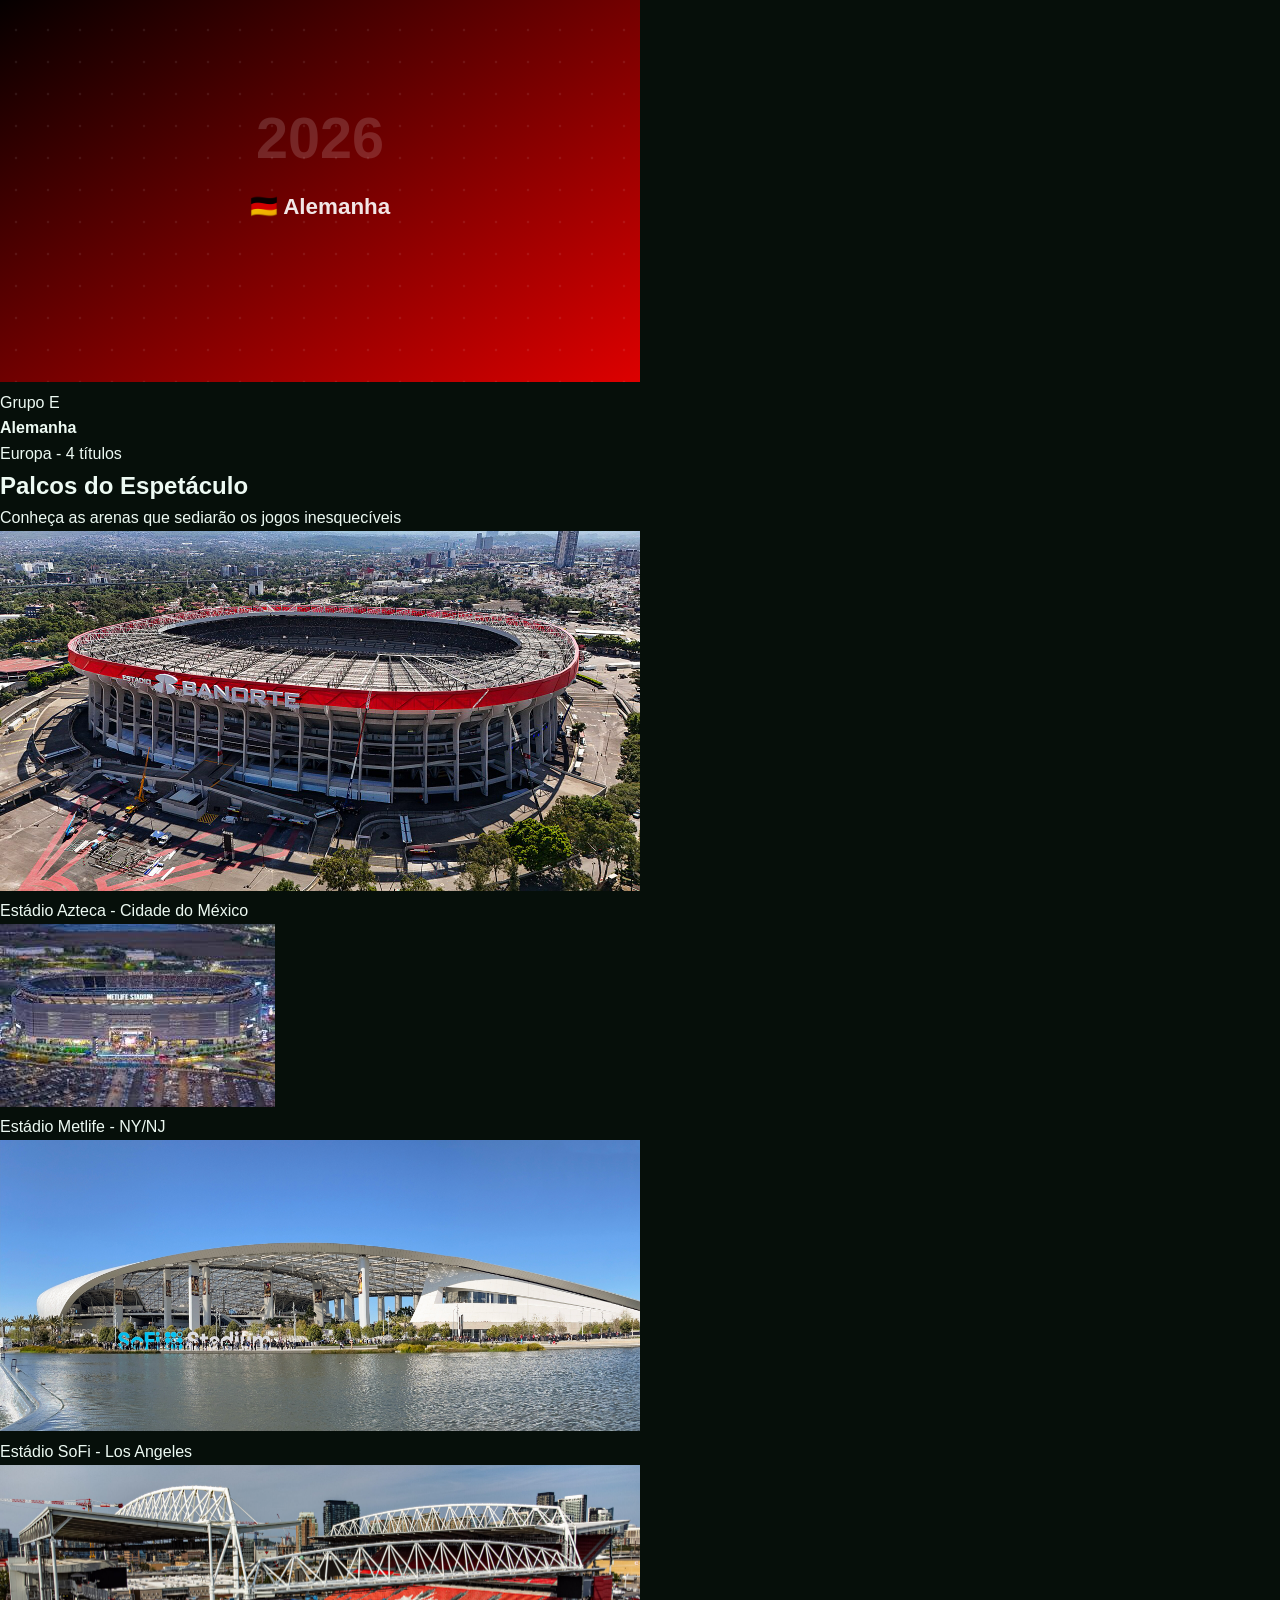
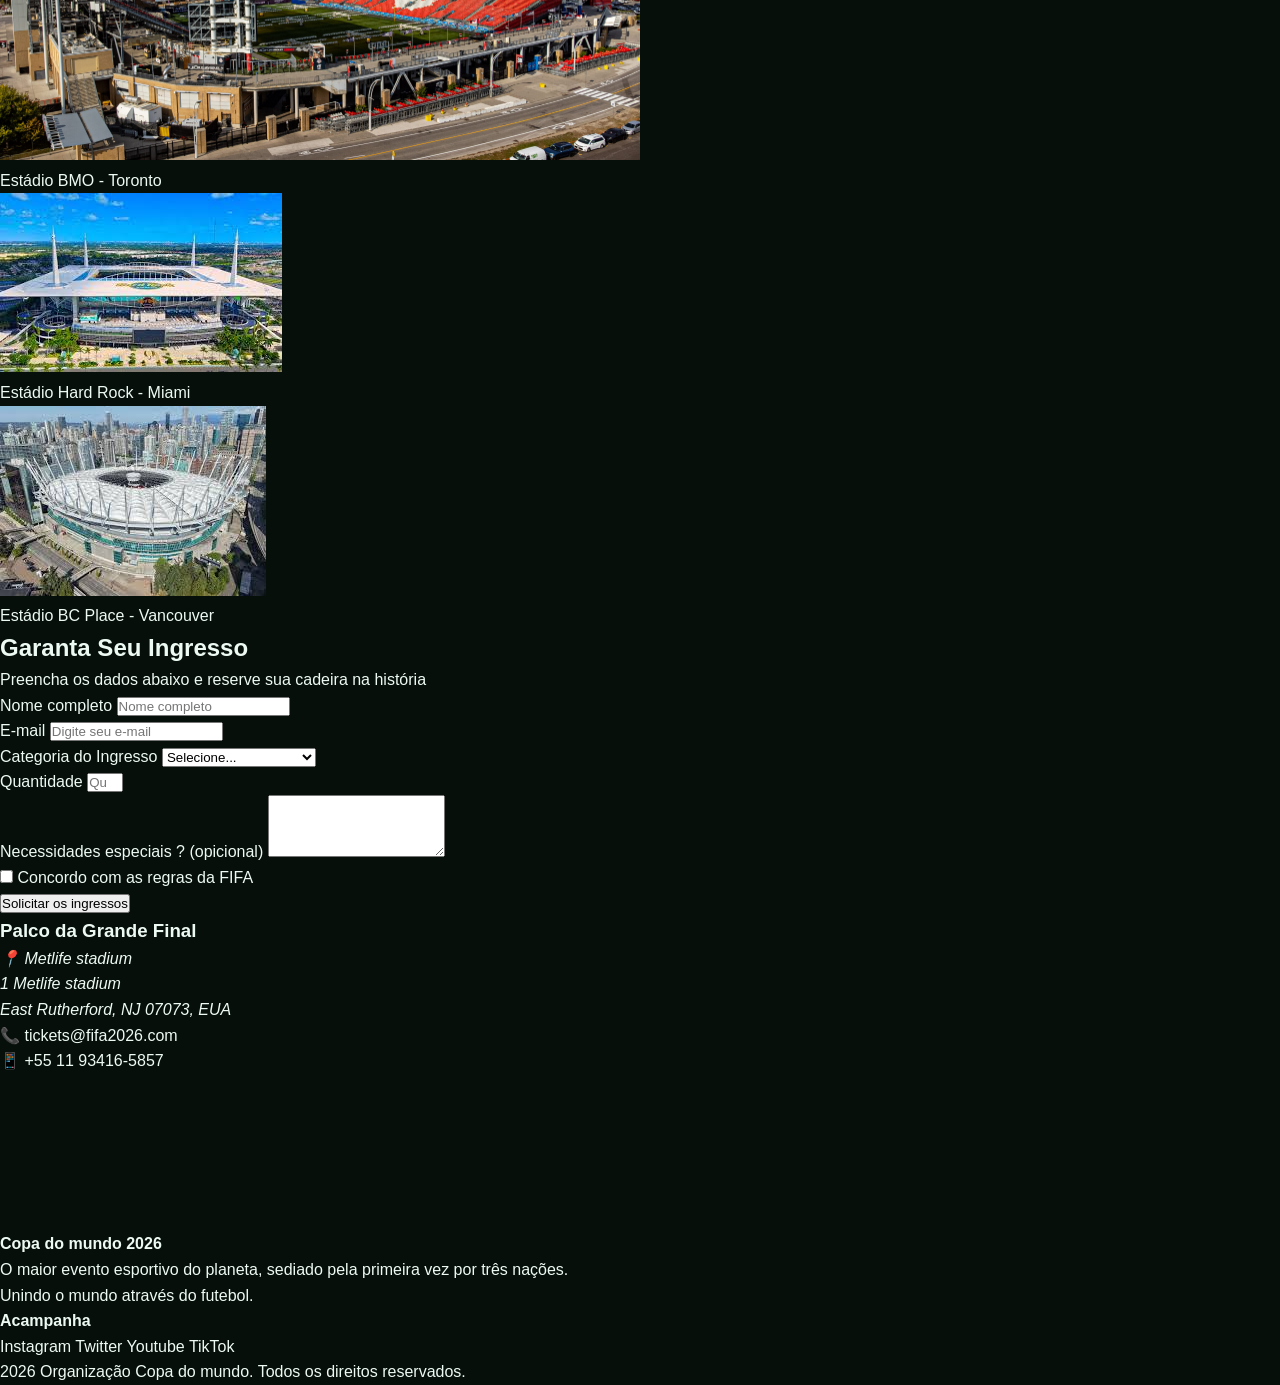
==== commit c23b352b: "Add files via upload" ====
--- a/index.html
+++ b/index.html
@@ -69,7 +69,7 @@
                             <p>América do sul - 5 títulos</p>
                         </div>
 
-                    <!-- Seleção da frança -->
+                        <!-- Seleção da frança -->
                         <div>
                             <div>
                                 <div>
@@ -134,7 +134,7 @@
                                 </div>
                             </div>
                         </div>
-                    
+
                     </div>
                 </div>
             </div>
@@ -153,55 +153,37 @@
                 <div>
                     <!-- Div do estádio 1 -->
                     <div>
-                        <img
-                            src="img/azteca.jpg"
-                            alt="Estádio Azteca"
-                        >
+                        <img src="img/azteca.jpg" alt="Estádio Azteca">
                         <div>Estádio Azteca - Cidade do México</div>
                     </div>
 
                     <!-- Div do estádio 2 -->
                     <div>
-                        <img
-                            src="img/metlife.jpg"
-                            alt="Estádio Metlife"
-                        >
+                        <img src="img/metlife.jpg" alt="Estádio Metlife">
                         <div>Estádio Metlife - NY/NJ</div>
                     </div>
 
                     <!-- Div do estádio 3 -->
                     <div>
-                        <img
-                            src="img/sofi.jpg"
-                            alt="Estádio SoFi"
-                        >
+                        <img src="img/sofi.jpg" alt="Estádio SoFi">
                         <div>Estádio SoFi - Los Angeles</div>
                     </div>
 
                     <!-- Div do estádio 4 -->
                     <div>
-                        <img
-                            src="img/bmo.jpg"
-                            alt="Estádio BMO"
-                        >
+                        <img src="img/bmo.jpg" alt="Estádio BMO">
                         <div>Estádio BMO - Toronto</div>
                     </div>
-                    
+
                     <!-- Div do estádio 5 -->
                     <div>
-                        <img
-                            src="img/hard-rock.jpg"
-                            alt="Estádio Hard Rock"
-                        >
+                        <img src="img/hard-rock.jpg" alt="Estádio Hard Rock">
                         <div>Estádio Hard Rock - Miami</div>
                     </div>
 
                     <!-- Div do estádio 6 -->
                     <div>
-                        <img
-                            src="img/bc-place.jpg"
-                            alt="Estádio BC Place"
-                        >
+                        <img src="img/bc-place.jpg" alt="Estádio BC Place">
                         <div>Estádio BC Place - Vancouver</div>
                     </div>
                 </div>
@@ -212,7 +194,7 @@
 
             <!-- Div global -->
             <div>
-                
+
                 <!-- Div de título -->
                 <div>
                     <h2>Garanta Seu Ingresso</h2>
@@ -224,38 +206,30 @@
                     <form>
                         <!-- Div linha 1 -->
                         <div>
-                            
+
                             <!-- Div input 1 -->
                             <div>
                                 <label>Nome completo</label>
-                                <input
-                                    type="text"
-                                    placeholder="Nome completo"
-                                    required
-                                >
+                                <input type="text" placeholder="Nome completo" required>
                             </div>
 
                             <!-- Div input 2 -->
                             <div>
                                 <label>E-mail</label>
-                                <input
-                                    type="email"
-                                    placeholder="Digite seu e-mail"
-                                    required
-                                >
+                                <input type="email" placeholder="Digite seu e-mail" required>
                             </div>
                         </div>
 
                         <!-- Div linha 2 -->
                         <div>
-                            
+
                             <!-- Div input 3 -->
                             <div>
                                 <label>Categoria do Ingresso</label>
                                 <select>
                                     <option value="">Selecione...</option>
                                     <option value="cat3">Categoria 3 - R$ 1000</option>
-                                    <option value="cat2">Categoria 2 - R$ 700</option>    
+                                    <option value="cat2">Categoria 2 - R$ 700</option>
                                     <option value="cat1">Categoria 1 - R$ 200</option>
                                 </select>
                             </div>
@@ -263,50 +237,97 @@
                             <!-- Div input 4 -->
                             <div>
                                 <label>Quantidade</label>
-                                <input
-                                    type="number"
-                                    placeholder="Quantidade de ingressos"
-                                    min="1"
-                                    max="6"
-                                    required
-                                >
-                            </div>
-                        </div>
-
-
-                         <!-- Div input 5 -->
+                                <input type="number" placeholder="Quantidade de ingressos" min="1" max="6" required>
+                            </div>
+                        </div>
+
+
+                        <!-- Div input 5 -->
                         <div>
                             <label>Necessidades especiais ? (opicional)</label>
-                            <textarea
-                                 name="mensagem"
-                                 rows="4"
-                                 placeholder="Acessibilidade, mobilidade reduzida..."
-                            >
+                            <textarea name="mensagem" rows="4" placeholder="Acessibilidade, mobilidade reduzida...">
                             </textarea>
                         </div>
-                        
-                         <!-- Div input 6 -->
-                          <diV>
-                            <input type="checkbox"required>
+
+                        <!-- Div input 6 -->
+                        <diV>
+                            <input type="checkbox" required>
                             <label>
                                 Concordo com as
-                               <a href="#"> regras da FIFA</a>
+                                <a href="#"> regras da FIFA</a>
                             </label>
-                          </diV>
-
-                          
+                        </diV>
+
+                        <button type="submit">
+                            Solicitar os ingressos
+                        </button>
                     </form>
                 </div>
-            </div>
-        </section>
-
-        <section id="contato">
-            <p>Contato</p>
-            <p>Lorem ipsum, dolor sit amet consectetur adipisicing elit. Porro numquam dicta voluptate ab cupiditate
-                labore doloremque aliquid voluptatum magni, sit minima at ullam assumenda tempore reprehenderit
-                exercitationem itaque ipsa inventore.</p>
+
+                <!-- Div localização -->
+                <div>
+                    <!-- Div informações -->
+                    <div>
+                        <h3>Palco da Grande Final</h3>
+                        <!-- Endereço -->
+                        <address>
+                            <p>📍 Metlife stadium</p>
+                            <p>1 Metlife stadium</p>
+                            <p>East Rutherford, NJ 07073, EUA</p>
+                        </address>
+                        <!-- Div Contato -->
+                        <div>
+                            <p>📞 tickets@fifa2026.com</p>
+                            <p>📱 +55 11 93416-5857</p>
+                        </div>
+                    </div>
+
+                    <!-- Div Contato -->
+                    <div>
+                        <iframe
+                            src="https://www.google.com/maps/embed?pb=!1m18!1m12!1m3!1d3019.6580994756428!2d-74.074457!3d40.8135064!2m3!1f0!2f0!3f0!3m2!1i1024!2i768!4f13.1!3m3!1m2!1s0x89c2f861ad5902bf%3A0x8184280d31051734!2sMetLife%20Stadium!5e0!3m2!1spt-BR!2sbr!4v1786193264101!5m2!1spt-BR!2sbr"
+                            width="100%" height="100%" style="border:0;" allowfullscreen="" loading="lazy"
+                            referrerpolicy="strict-origin-when-cross-origin"
+                            title="Mapa do Metlife stadium, local da final da copa"></iframe>
+
+                    </div>
+                </div>
+            </div>
         </section>
     </main>
+
+    <footer>
+        <!-- Div Global -->
+        <div>
+            <!-- Div grid -->
+            <div>
+                <!-- Div coluna 1 -->
+                <div>
+                    <h4>Copa do mundo 2026</h4>
+                    <p>O maior evento esportivo do planeta, sediado pela primeira vez por três nações.</p>
+                    <p>Unindo o mundo através do futebol.</p>
+                </div>
+                
+                <!-- Div coluna 2 -->
+                <div>
+                    <h4>Acampanha</h4>
+
+                    <!-- Div redes sociais -->
+                    <div>
+                        <a href="#">Instagram</a>
+                        <a href="#">Twitter</a>
+                        <a href="#">Youtube</a>
+                        <a href="#">TikTok</a>
+                    </div>
+                </div>
+            </div>
+            <!-- Div fundo -->
+             <div>
+                <p> 2026 Organização Copa do mundo. Todos os direitos reservados.</p>
+             </div>
+        </div>
+    </footer>
+
 </body>
 
 </html>
--- a/style.css
+++ b/style.css
@@ -1,3 +1,60 @@
+  /* Inicio do CSS */
 *{
-    background-color:rgb(22, 36, 148)
+    margin: 0;
+    padding: 0;
+    box-sizing: border-box;
+}
+
+@import url('https://fonts.googleapis.com/css2?family=Inter:ital,opsz,wght@0,14..32,100..900;1,14..32,100..900&display=swap');
+
+  :root{
+    --cor-fundo-escuro: #060f0a;
+    --cor-fundo-medio: #0b1f14;
+    --cor-fundo-claro: #f0f7f4;
+    --cor-primaria: #00c97a;
+    --cor-primaria-escura: #009958;
+    --cor-secundaria: #ffe135;
+    --cor-texto-claro: #edfaf3;
+    --cor-texto-escuro: #052e1c;
+    --cor-texto-suave: #7db89a;
+    --cor-borda: rgba(0, 201, 122, 0.12);
+  
+    --fonte-principal: 'Inter', 'Segoe UI', sans-serif;
+  
+    --espacamento-secao: 6rem;
+    --raio-borda: 14px;
+    --raio-borda-pequeno: 8px;
+    --largura-maxima: 1140px;
+}
+
+  body {
+    /* Configurar fonte */
+    font-family: var(--fonte-principal);
+
+    /* Cor de fundo */
+    background-color: var(--cor-fundo-escuro);
+
+    /* Cor da  fonte/texto */
+    color: var(--cor-texto-claro);
+
+    /* Altura da linha do texto */
+    line-height: 1.6;
+}
+
+
+  a {
+    /* Decoração do texto */
+text-decoration: none;
+color: var(--cor-texto-claro);
+
+    /* Animações */
+    transition: color 0.3 ease;
+}
+  ul {
+    /* Estilizaçã da linha  */
+    list-style: none;
+}
+
+  img {
+    max-width: 50%;
 }
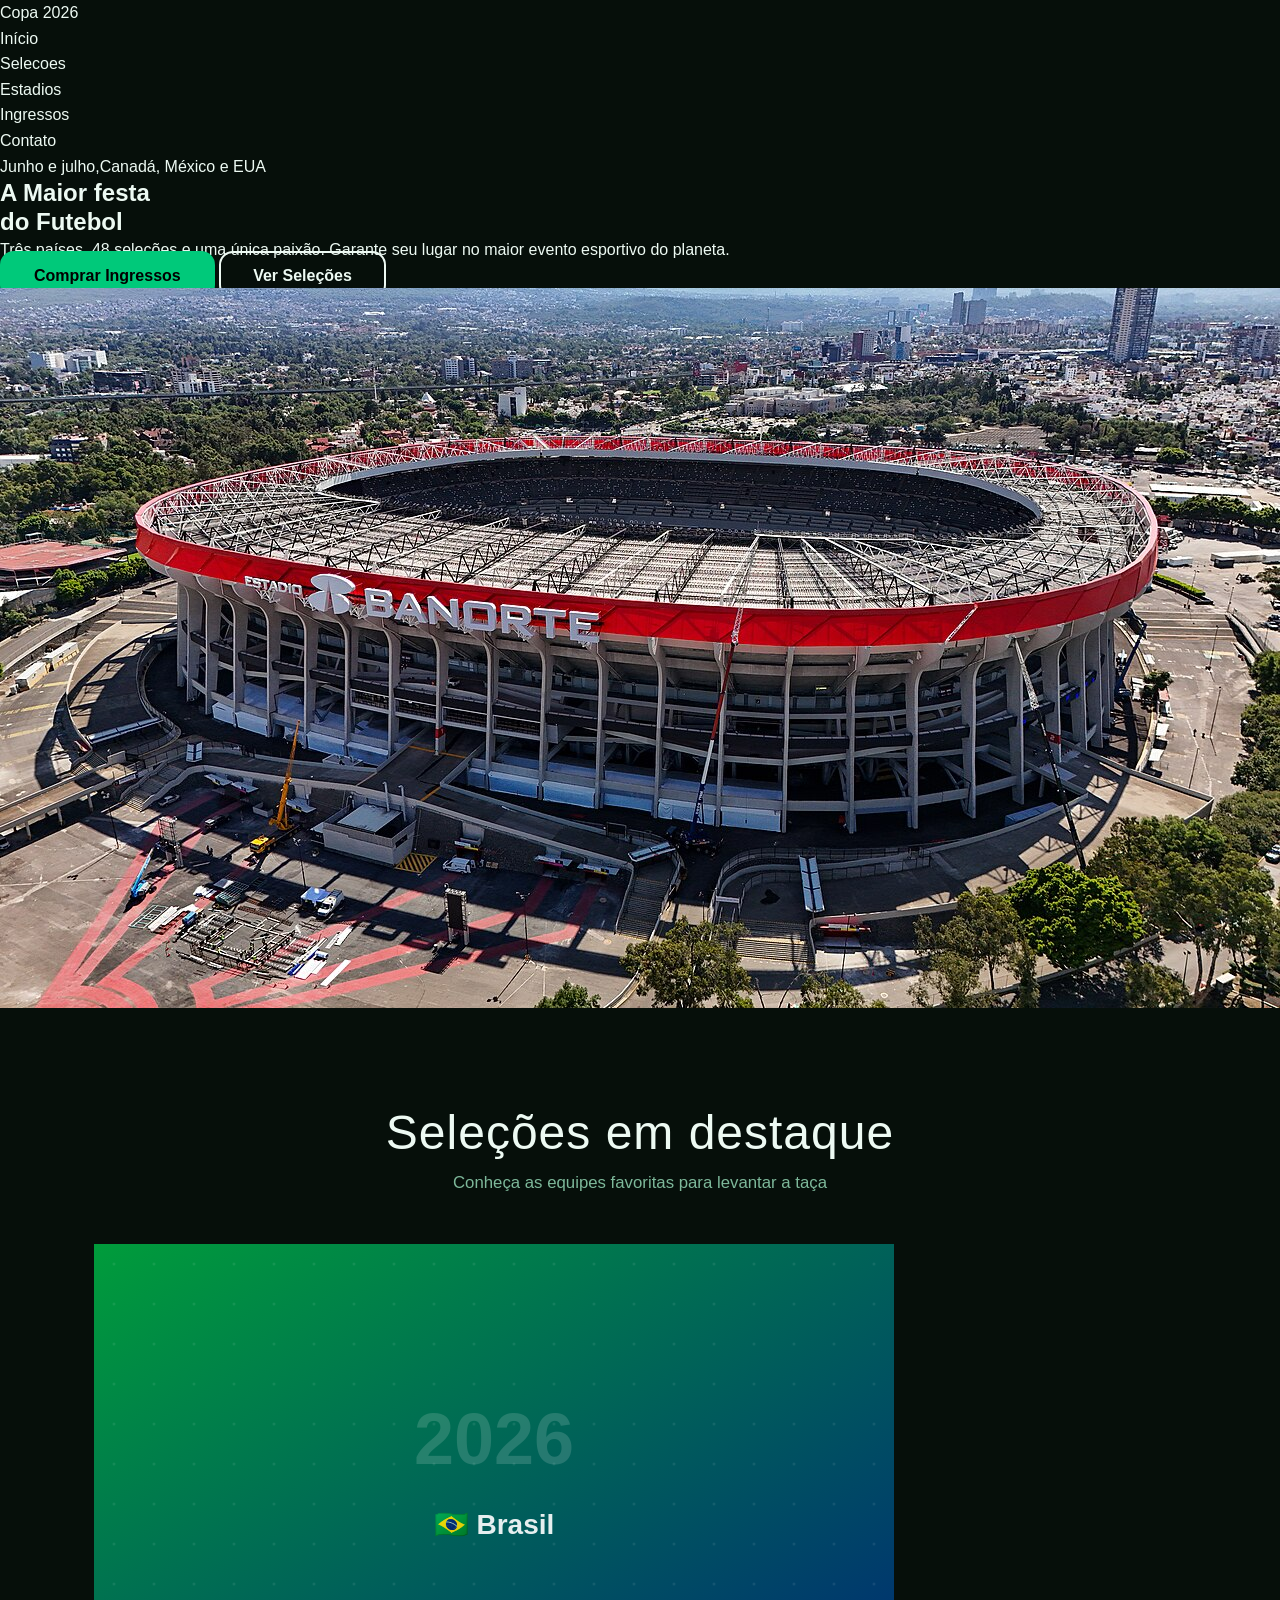
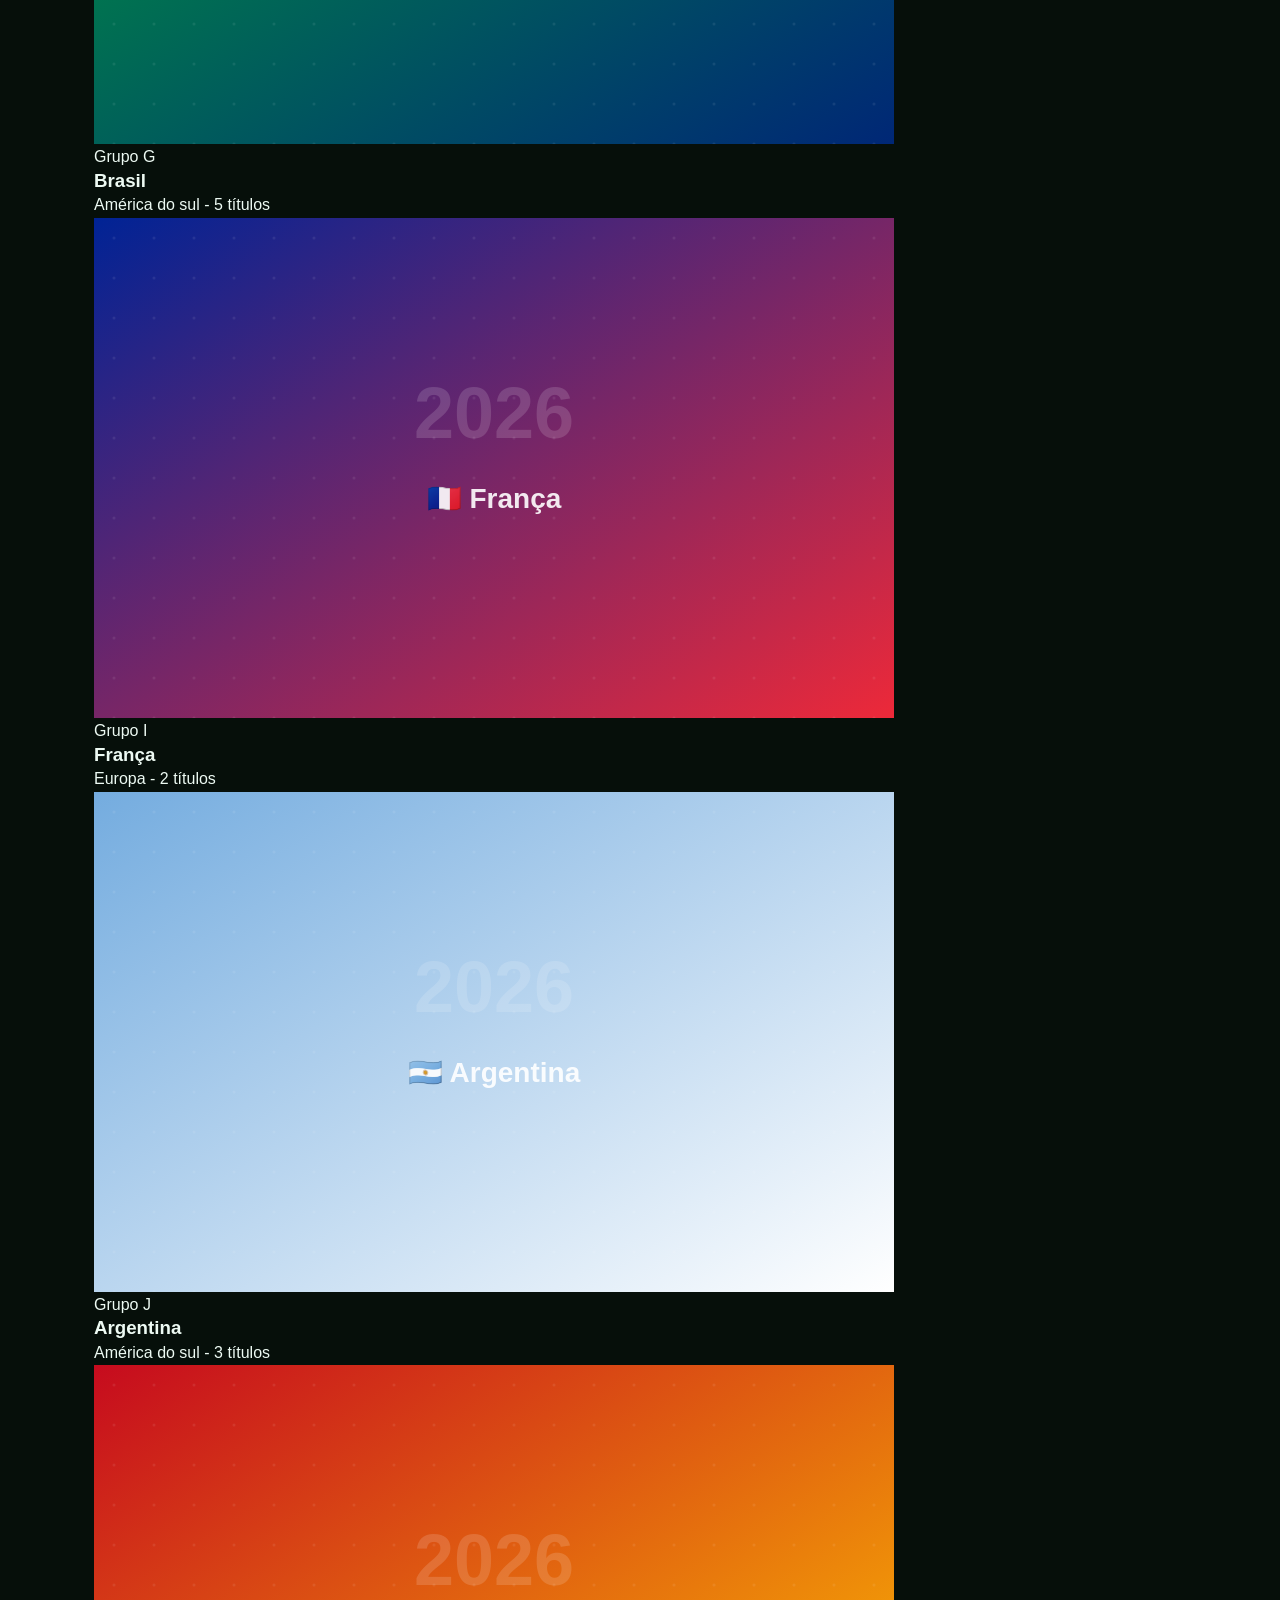
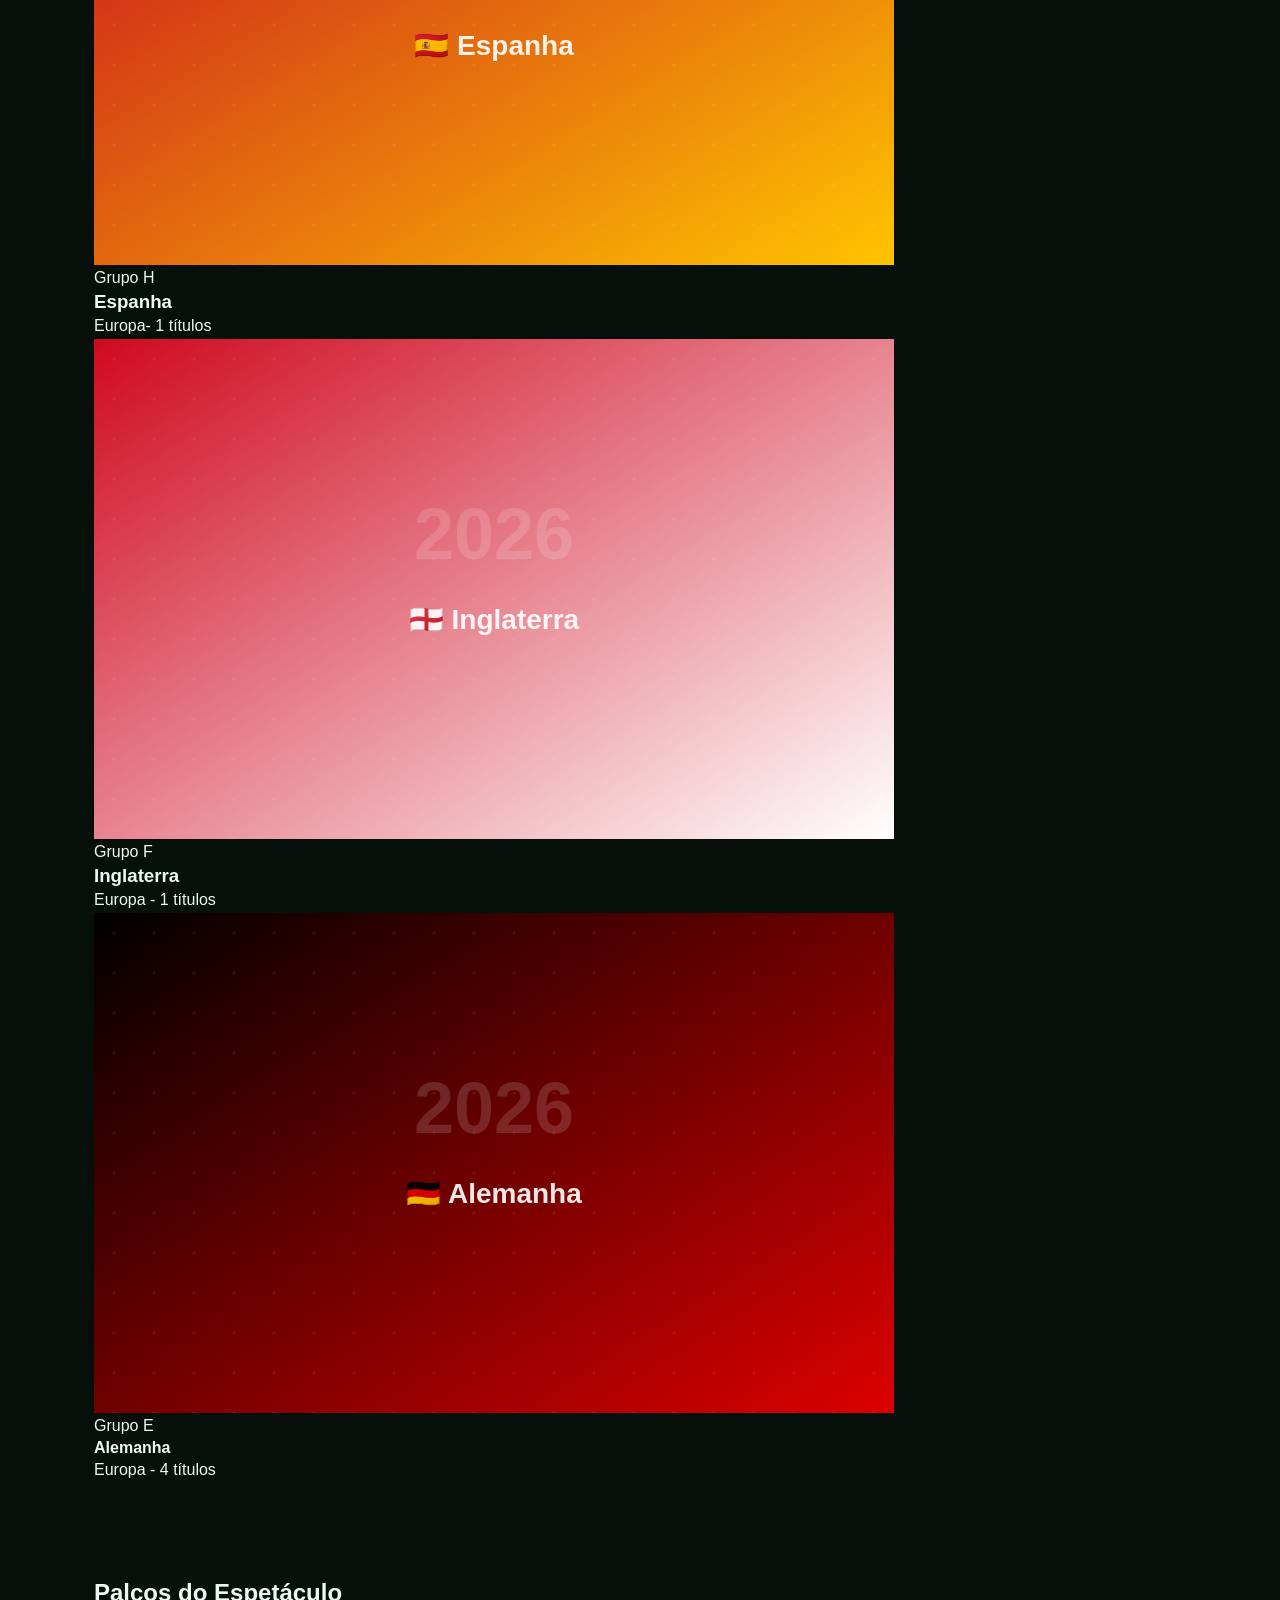
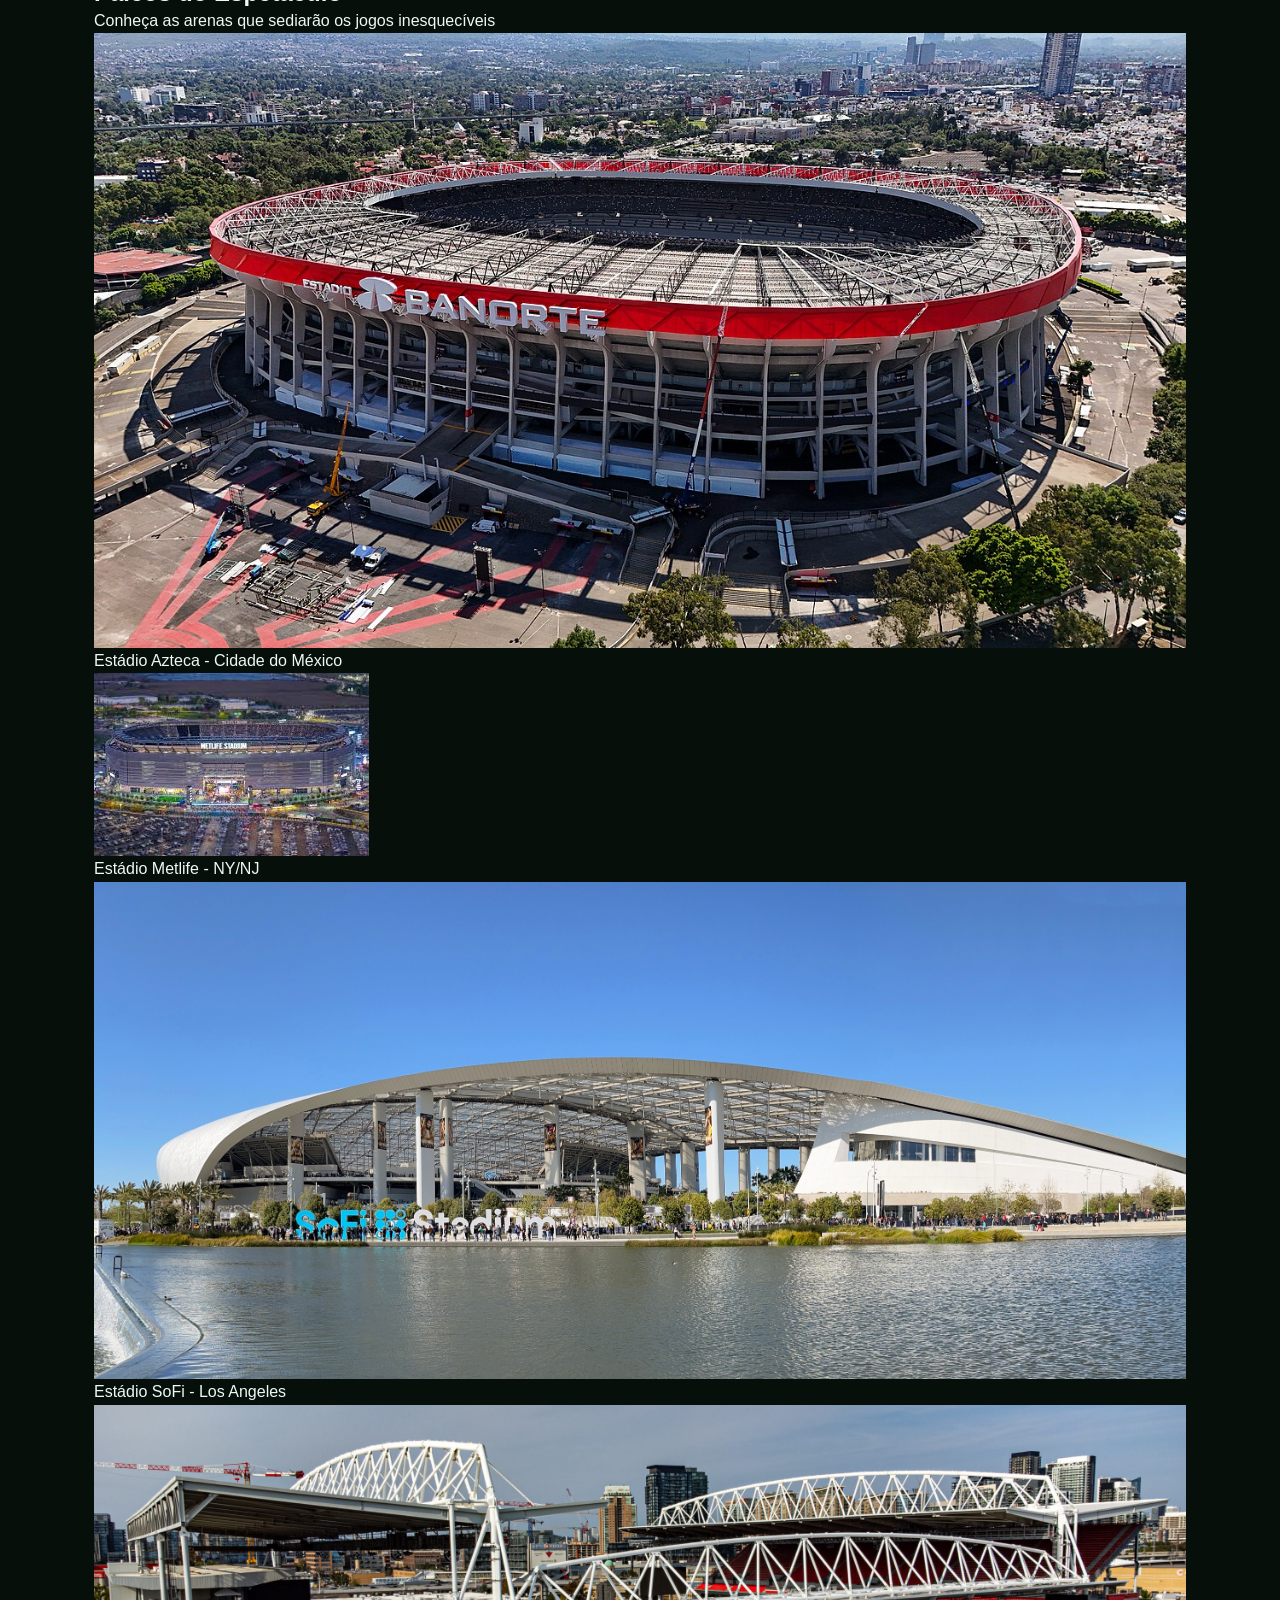
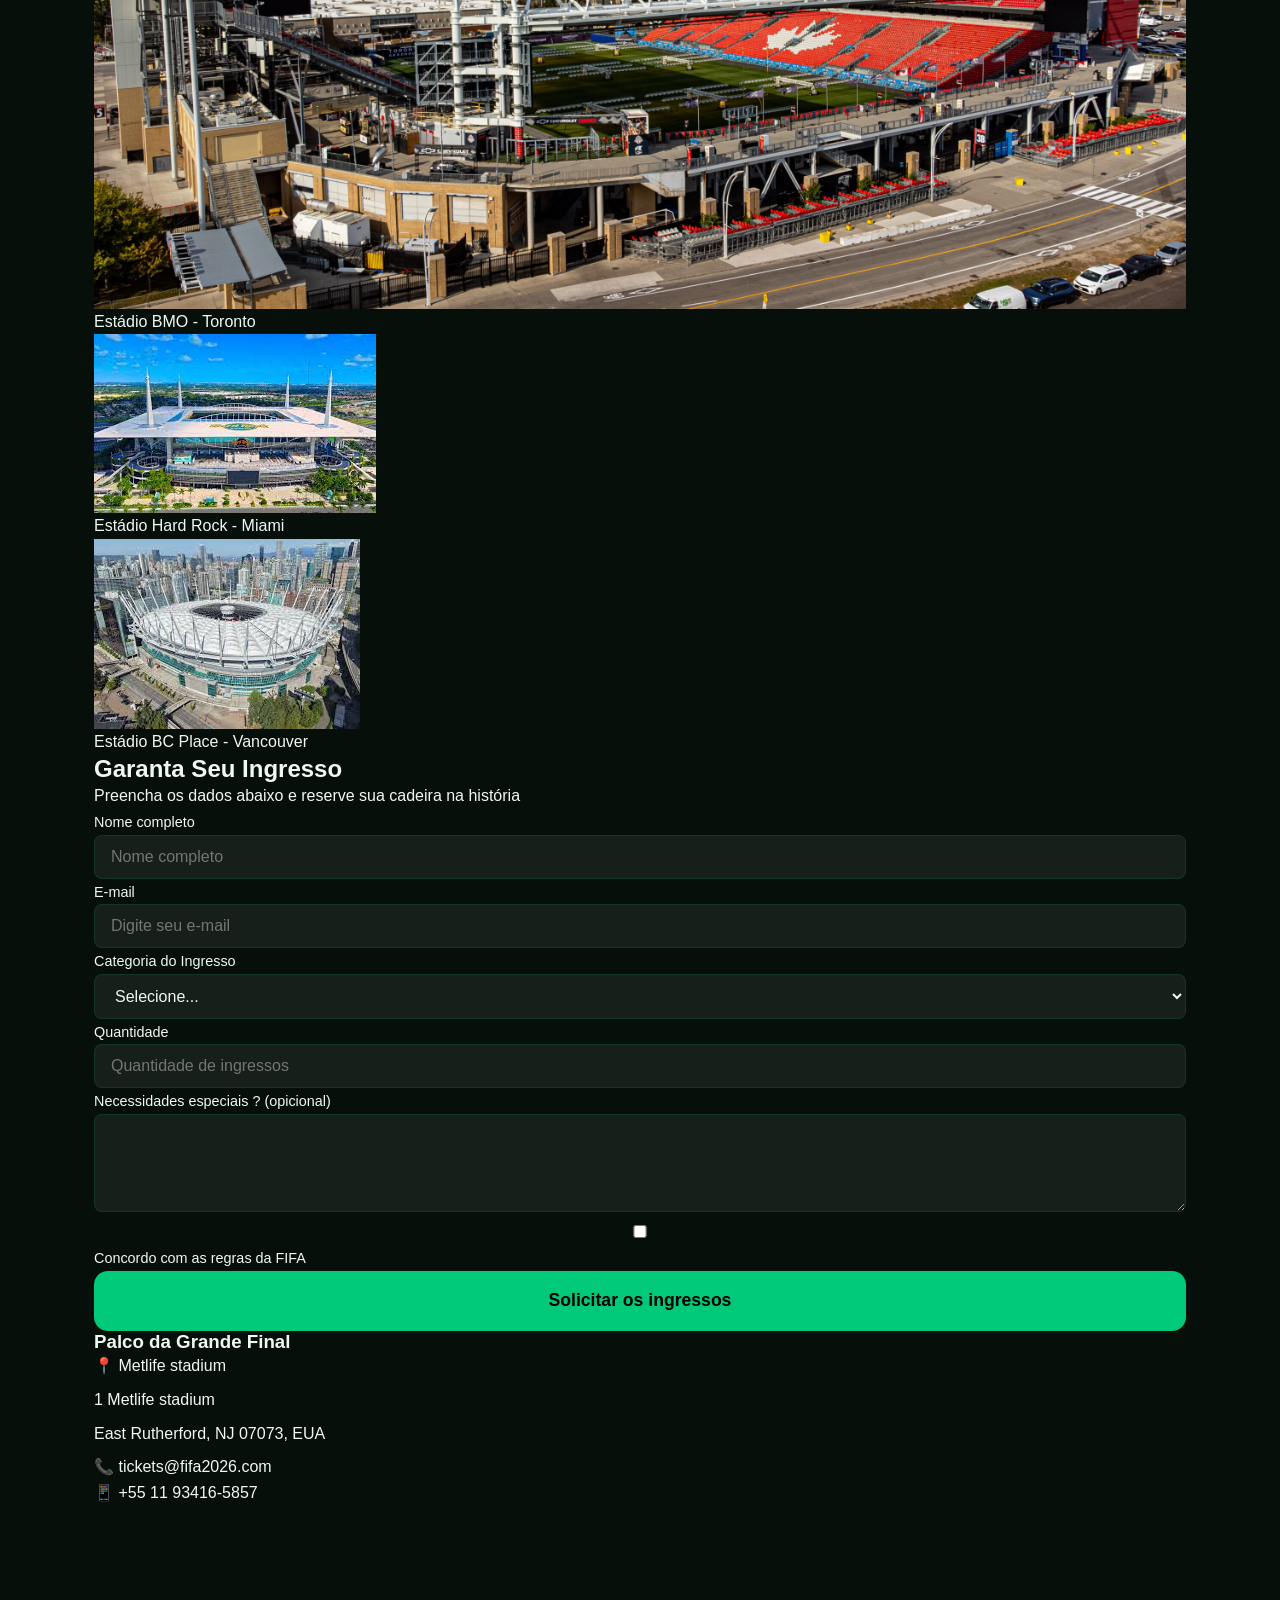
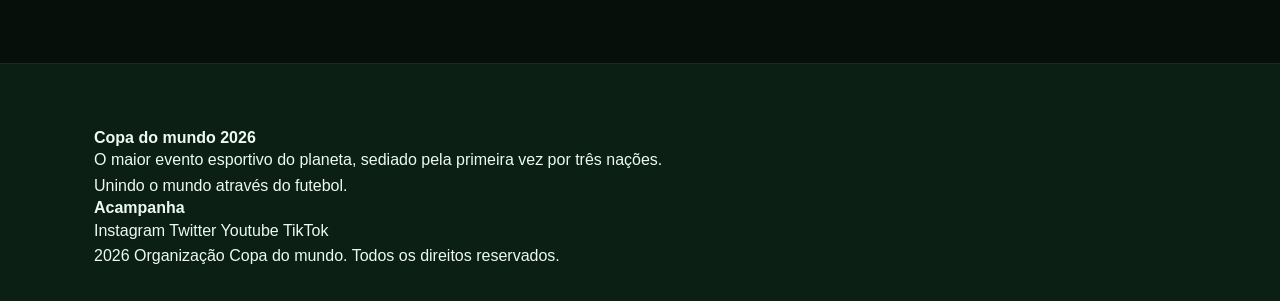
==== commit c25e7383: "Add files via upload" ====
--- a/index.html
+++ b/index.html
@@ -37,8 +37,8 @@
 
                 </p>
                 <div>
-                    <a href="#ingressos">Comprar Ingressos</a>
-                    <a href="#selecões">Ver Seleções</a>
+                    <a href="#ingressos"class="btn btn-primario">Comprar Ingressos</a>
+                    <a href="#selecões" class="btn btn-secundario">Ver Seleções</a>
                 </div>
             </div>
             <div>
@@ -48,11 +48,10 @@
     </section>
 
     <main>
-        <section id="selecoes">
-            <!-- Div global -->
-            <div>
+        <section id="selecoes" class="secao secao-escura">
+            <div class="container">
                 <!-- Div de títulos  -->
-                <div>
+                <div class="secao-titulo">
                     <h2>Seleções em destaque</h2>
                     <p>Conheça as equipes favoritas para levantar a taça</p>
                 </div>
@@ -141,8 +140,7 @@
         </section>
 
         <section id="estadios">
-            <!-- Div global -->
-            <div>
+            <div class="container">
                 <!-- Div de título -->
                 <div>
                     <h2>Palcos do Espetáculo</h2>
@@ -191,9 +189,7 @@
         </section>
 
         <section id="ingressos">
-
-            <!-- Div global -->
-            <div>
+            <div class="container">
 
                 <!-- Div de título -->
                 <div>
@@ -258,7 +254,7 @@
                             </label>
                         </diV>
 
-                        <button type="submit">
+                        <button type="submit" class="btn btn-primario btn-grande">
                             Solicitar os ingressos
                         </button>
                     </form>
@@ -297,8 +293,7 @@
     </main>
 
     <footer>
-        <!-- Div Global -->
-        <div>
+        <div class="container">
             <!-- Div grid -->
             <div>
                 <!-- Div coluna 1 -->
--- a/style.css
+++ b/style.css
@@ -56,5 +56,698 @@
 }
 
   img {
-    max-width: 50%;
-}+    max-width: 100%;
+    display:block;
+}
+
+h1, h2, h3, h4 {
+    line-height: 1.2;
+
+/* Ajusta a largura do texto */
+   font-weight: 700;
+
+}
+
+
+/* COMPONENTES REUTILIZÁVEIS */
+
+
+.container {
+    max-width: var(--largura-maxima);
+
+/* Espaçamento externo */
+    margin: 0 auto;
+
+/* Espaçamento interno */
+    padding: 0 1.5rem;
+
+}
+
+/*Botões*/
+
+.btn {
+    padding: 0.85rem 2rem;
+
+/*Arredondamento dos cantos*/
+    border-radius: var(--raio-borda);
+
+    font-weight: 600;
+
+/*Tamanho do texto*/
+    font-size: lrem;
+
+/*Estiliza o cursor*/
+    cursor: pointer;
+
+    border: 2px solid transparent;
+
+    transition: all 0.3s ease;
+}
+.btn-primario {
+  /*Cor de fundo do botão*/
+  background-color: var(--cor-primaria);
+  /*Cor da letra do botão*/
+  color: #000;
+  /*Peso da fonte do botão*/
+  font-weight: 700;
+
+}
+/*Estilização quando passa o mouse por cima do botão primario efeito hover*/
+.btn-primario:hover{
+  background-color: transparent;
+  color: var(--cor-primaria);
+  border-color: var(--cor-primaria) ;
+
+}
+
+.btn-secundario{
+  background-color: transparent;
+  color: var(--cor-texto-claro);
+  border-color: var(--cor-texto-claro);
+}
+/*Estilização quando passa o mouse por cima do botão  secundário efeito hover*/
+.btn-secundario:hover{
+  background-color: var(--cor-texto-claro);
+  color: var(--cor-fundo-escuro);
+}
+
+.btn-grande{
+  width: 100%;
+  padding: 1.1rem;
+  font-size: 1.1rem;
+}
+/* Bloco de cabeçalho padrão de cada seção */
+.secao-titulo {
+  text-align: center;
+  margin-bottom: 3rem;
+}
+
+.secao-titulo h2 {
+  font-family: var(--fonte-display);
+  font-size: 3rem;
+  font-weight: 400;
+  letter-spacing: 1px;  /* Espaço entre as letras */
+  margin-bottom: 0.5rem;
+}
+
+.secao-titulo p {
+  color: var(--cor-texto-suave);
+  font-size: 1.05rem;
+}
+
+/* ----------------------------------------------------------------
+   4. NAVBAR
+   Menu superior fixado no topo da página.
+---------------------------------------------------------------- */
+#navbar {
+  position: sticky;      /* Fica colado no topo ao rolar a página */
+  top: 0;
+  padding: 1rem 0;
+  background-color: var(--cor-fundo-escuro);
+  border-bottom: 1px solid var(--cor-borda);
+  z-index: 100;          /* Garante que o menu fique sempre na frente dos outros elementos */
+}
+
+.nav-container {
+  display: flex;
+  justify-content: space-between; /* Logo na esquerda, links na direita */
+  align-items: center;            /* Alinha verticalmente no centro */
+  max-width: var(--largura-maxima);
+  margin: 0 auto;
+  padding: 0 1.5rem;
+}
+
+.nav-logo {
+  font-family: var(--fonte-display);
+  font-size: 1.7rem;
+  font-weight: 400;
+  letter-spacing: 1px;
+}
+
+.logo-destaque {
+  color: var(--cor-primaria);
+}
+
+.nav-links {
+  display: flex;
+  gap: 2rem; /* Espaço entre cada link do menu */
+}
+
+.nav-links a {
+  font-size: 0.9rem;
+  font-weight: 500;
+  color: var(--cor-texto-suave);
+  letter-spacing: 0.5px;
+}
+
+/* Fica verde ao passar o mouse */
+.nav-links a:hover {
+  color: var(--cor-primaria);
+}
+
+/* ----------------------------------------------------------------
+   5. HEADER (Hero Section)
+   Primeira dobra do site: tela de impacto com chamada e imagem.
+---------------------------------------------------------------- */
+header {
+  min-height: 100vh;     /* Ocupa pelo menos 100% da altura da tela */
+  display: flex;
+  align-items: center;   /* Centraliza o conteúdo verticalmente */
+  padding: 8rem 1.5rem 5rem;
+  background-color: var(--cor-fundo-medio);
+}
+
+.header-content {
+  max-width: var(--largura-maxima);
+  margin: 0 auto;
+  width: 100%;
+  display: flex;
+  align-items: center;
+  gap: 4rem;             /* Distância entre a coluna de texto e a imagem */
+}
+
+.header-texto {
+  flex: 1;               /* Ocupa todo o espaço disponível na esquerda */
+}
+
+.header-imagem {
+  flex-shrink: 0;        /* Impede a imagem de ser esmagada se a tela diminuir */
+  width: 42%;
+  height: 380px;
+  border-radius: var(--raio-borda);
+  overflow: hidden;      /* Corta as bordas da foto para respeitar o border-radius */
+}
+
+.header-foto {
+  width: 100%;
+  height: 100%;
+  object-fit: cover;     /* Preenche o quadrado sem distorcer ou esticar */
+  object-position: center;
+  display: block;
+  transition: transform 0.5s ease;
+}
+
+/* Zoom suave na foto ao passar o mouse sobre o container */
+.header-imagem:hover .header-foto {
+  transform: scale(1.04);
+}
+
+.header-subtitulo {
+  font-size: 0.9rem;
+  letter-spacing: 2px;
+  text-transform: uppercase; /* Deixa tudo em MAIÚSCULAS */
+  color: var(--cor-primaria);
+  margin-bottom: 1.2rem;
+}
+
+.header-titulo {
+  font-family: var(--fonte-display);
+  font-size: 6rem;
+  font-weight: 400;
+  line-height: 0.95;
+  letter-spacing: 1px;
+  margin-bottom: 1.5rem;
+}
+
+.header-descricao {
+  font-size: 1.1rem;
+  color: var(--cor-texto-suave);
+  max-width: 480px;
+  margin-bottom: 2.5rem;
+}
+
+.header-botoes {
+  display: flex;
+  gap: 1rem;
+  flex-wrap: wrap;       /* Se não couber na largura, joga o segundo botão para baixo */
+}
+
+/* ----------------------------------------------------------------
+   6. CLASSES BASE DAS SEÇÕES
+   Alternância entre seções claras e escuras para dar contraste.
+---------------------------------------------------------------- */
+.secao {
+  padding: var(--espacamento-secao) 0;
+}
+
+.secao-escura {
+  background-color: var(--cor-fundo-escuro);
+  color: var(--cor-texto-claro);
+}
+
+.secao-clara {
+  background-color: var(--cor-fundo-claro);
+  color: var(--cor-texto-escuro);
+}
+
+.secao-clara .secao-titulo p {
+  color: #666;
+}
+
+/* ----------------------------------------------------------------
+   7. SECTION 1 — GRID DE SELEÇÕES
+   Cards organizados em 3 colunas iguais.
+---------------------------------------------------------------- */
+.grid-selecoes {
+  display: grid;
+  grid-template-columns: repeat(3, 1fr); /* Cria 3 colunas de tamanho idêntico (1 fração cada) */
+  gap: 1.5rem;                           /* Espaço entre os cards */
+}
+
+.card-selecao {
+  background-color: rgba(255, 255, 255, 0.04); /* Fundo sutilmente translúcido */
+  border: 1px solid var(--cor-borda);
+  border-radius: var(--raio-borda);
+  overflow: hidden;
+  display: flex;
+  flex-direction: column;
+  transition: transform 0.3s ease, border-color 0.3s ease;
+}
+
+/* Card sobe levemente e ganha destaque de borda verde no hover */
+.card-selecao:hover {
+  transform: translateY(-6px);
+  border-color: var(--cor-primaria);
+}
+
+.card-imagem {
+  width: 100%;
+  height: 200px;
+  overflow: hidden;
+}
+
+.card-foto {
+  width: 100%;
+  height: 100%;
+  object-fit: cover;
+  object-position: center top;
+  display: block;
+  transition: transform 0.4s ease;
+}
+
+/* Pequeno zoom na foto da seleção ao passar o mouse */
+.card-selecao:hover .card-foto {
+  transform: scale(1.06);
+}
+
+.card-corpo {
+  padding: 1.2rem;
+  display: flex;
+  flex-direction: column;
+  gap: 0.4rem;
+  flex: 1;               /* Faz todos os corpos de card terem a mesma altura total */
+}
+
+.card-dia {
+  font-size: 0.78rem;
+  color: var(--cor-primaria);
+  font-weight: 600;
+  letter-spacing: 0.5px;
+}
+
+/* Etiqueta amarela (badge) */
+.tag-palco {
+  display: inline-block;
+  margin-top: auto;      /* Empurra a tag sempre para o final do card */
+  padding: 0.3rem 0.8rem;
+  background-color: rgba(255, 223, 0, 0.15);
+  color: var(--cor-secundaria);
+  border-radius: 50px;   /* Deixa a tag em formato de pílula redondinha */
+  font-size: 0.75rem;
+  font-weight: 600;
+  align-self: flex-start;
+}
+
+.card-corpo h3 {
+  font-size: 1.05rem;
+  margin-bottom: 0.1rem;
+}
+
+.card-corpo p {
+  font-size: 0.85rem;
+  color: var(--cor-texto-suave);
+}
+
+/* ----------------------------------------------------------------
+   8. SECTION 2 — GRID DE GALERIA (Estádios)
+   Grid com layout de mosaico: a primeira foto ocupa espaço duplo.
+---------------------------------------------------------------- */
+.grid-galeria {
+  display: grid;
+  grid-template-columns: repeat(3, 1fr);
+  grid-auto-rows: 220px; /* Define que todas as linhas criadas terão 220px de altura */
+  gap: 1rem;
+}
+
+.foto-item {
+  background-color: #1a1a2e;
+  border-radius: var(--raio-borda);
+  overflow: hidden;
+  position: relative;    /* Necessário para posicionar a legenda por cima da foto */
+}
+
+/* Foto principal em destaque ocupando 2 colunas e 2 linhas */
+.foto-grande {
+  grid-column: span 2;
+  grid-row: span 2;
+}
+
+.foto-img {
+  width: 100%;
+  height: 100%;
+  object-fit: cover;
+  object-position: center;
+  display: block;
+  transition: transform 0.4s ease;
+}
+
+.foto-item:hover .foto-img {
+  transform: scale(1.05);
+}
+
+/* Legenda translúcida sobreposta no rodapé da imagem */
+.foto-legenda {
+  position: absolute;
+  bottom: 0;
+  left: 0;
+  right: 0;
+  padding: 0.6rem 1rem;
+  background-color: rgba(0, 0, 0, 0.6); /* Preto semi-transparente para dar leitura */
+  color: white;
+  font-size: 0.85rem;
+  font-weight: 500;
+}
+
+/* ----------------------------------------------------------------
+   9. SECTION 3 — FORMULÁRIO + LOCALIZAÇÃO
+   Divide a tela em 2 blocos: formulário à esquerda e mapa/info à direita.
+---------------------------------------------------------------- */
+.ingressos-layout {
+  display: flex;
+  gap: 2.5rem;
+  align-items: flex-start; /* Evita que uma coluna force a outra a esticar */
+}
+
+/* Faz o formulário e a lateral dividirem a largura igualmente */
+.ingressos-layout > div,
+.local-wrapper {
+  flex: 1;
+}
+
+.formulario {
+  background-color: rgba(255, 255, 255, 0.04);
+  border: 1px solid var(--cor-borda);
+  border-radius: var(--raio-borda);
+  padding: 2.5rem;
+  display: flex;
+  flex-direction: column;
+  gap: 1.2rem;
+}
+
+/* Agrupa dois inputs lado a lado na mesma linha */
+.form-linha {
+  display: flex;
+  gap: 1.2rem;
+}
+
+.form-linha .form-grupo {
+  flex: 1;               /* Cada campo na linha divide a largura ao meio */
+}
+
+/* Empilha o label em cima do input */
+.form-grupo {
+  display: flex;
+  flex-direction: column;
+  gap: 0.4rem;
+}
+
+label {
+  font-size: 0.9rem;
+  font-weight: 500;
+  color: var(--cor-texto-claro);
+}
+
+/* Estilo unificado para campos de texto, select e textarea */
+input,
+select,
+textarea {
+  width: 100%;
+  padding: 0.75rem 1rem;
+  background-color: rgba(255, 255, 255, 0.07);
+  border: 1px solid var(--cor-borda);
+  border-radius: var(--raio-borda-pequeno);
+  color: var(--cor-texto-claro);
+  font-size: 1rem;
+  font-family: inherit;
+  outline: none;         /* Remove a borda azul padrão do navegador */
+  transition: border-color 0.3s ease;
+}
+
+/* Ao clicar para digitar, a borda acende em verde */
+input:focus,
+select:focus,
+textarea:focus {
+  border-color: var(--cor-primaria);
+}
+
+textarea {
+  resize: vertical;      /* Permite ao usuário redimensionar apenas na altura */
+}
+
+/* Caixinha de checkbox (alinhamento horizontal) */
+.form-checkbox {
+  flex-direction: row;   /* Coloca o checkbox ao lado do texto, e não em cima */
+  align-items: center;
+}
+
+.form-checkbox input {
+  width: auto;           /* Não ocupa 100% da largura, mantém o tamanho da caixinha */
+  cursor: pointer;
+}
+
+.form-checkbox label {
+  cursor: pointer;
+}
+
+.form-checkbox a {
+  color: var(--cor-primaria);
+  text-decoration: underline;
+}
+
+/* Coluna direita: Informações e Mapa */
+.local-wrapper {
+  display: flex;
+  flex-direction: column;
+  gap: 1.5rem;
+}
+
+.local-info {
+  background-color: rgba(255, 255, 255, 0.04);
+  border: 1px solid var(--cor-borda);
+  border-radius: var(--raio-borda);
+  padding: 1.5rem;
+}
+
+.local-info h3 {
+  font-size: 1.1rem;
+  margin-bottom: 1rem;
+  color: var(--cor-texto-claro);
+}
+
+.local-info address {
+  font-style: normal;    /* Tira o itálico padrão da tag <address> */
+  margin-bottom: 1rem;
+}
+
+.local-info address p,
+.local-contatos p {
+  color: var(--cor-texto-suave);
+  font-size: 0.9rem;
+  margin-bottom: 0.4rem;
+}
+
+/* Container do mapa interativo */
+.mapa-wrapper {
+  border-radius: var(--raio-borda);
+  overflow: hidden;
+  border: 1px solid var(--cor-borda);
+  height: 300px;
+}
+
+.mapa-wrapper iframe {
+  display: block;
+  width: 100%;
+  height: 100%;
+}
+
+/* ----------------------------------------------------------------
+   10. FOOTER
+   Rodapé com links, descrição e copyright.
+---------------------------------------------------------------- */
+footer {
+  background-color: var(--cor-fundo-medio);
+  border-top: 1px solid var(--cor-borda);
+  padding: 4rem 0 2rem;
+}
+
+.footer-grid {
+  display: flex;
+  justify-content: space-around;
+  gap: 3rem;
+  margin-bottom: 3rem;
+}
+
+.footer-coluna h4 {
+  font-size: 1rem;
+  margin-bottom: 1rem;
+  color: var(--cor-texto-claro);
+}
+
+.footer-coluna p {
+  color: var(--cor-texto-suave);
+  font-size: 0.9rem;
+  line-height: 1.7;
+}
+
+address {
+  font-style: normal;
+}
+
+address p {
+  margin-bottom: 0.5rem;
+}
+
+.redes-sociais {
+  display: flex;
+  flex-direction: column;
+  gap: 0.5rem;
+}
+
+.rede-link {
+  color: var(--cor-texto-suave);
+  font-size: 0.9rem;
+}
+
+.rede-link:hover {
+  color: var(--cor-secundaria); /* Amarelo no hover */
+}
+
+.footer-fundo {
+  border-top: 1px solid var(--cor-borda);
+  padding-top: 2rem;
+  text-align: center;
+  color: var(--cor-texto-suave);
+  font-size: 0.85rem;
+}
+
+/* ================================================================
+   12. RESPONSIVIDADE — MEDIA QUERIES
+   Adapta o layout para funcionar perfeitamente em Tablets e Celulares.
+================================================================ */
+
+/* ---- TABLET (telas de até 768px de largura) ---- */
+@media (max-width: 768px) {
+  /* Diminui fontes gigantes para não quebrar a tela */
+  .secao-titulo h2 {
+    font-size: 2.4rem;
+  }
+
+  .header-titulo {
+    font-size: 3.5rem;
+  }
+
+  /* Oculta os links da navbar para simplificar em telas médias */
+  .nav-links {
+    display: none;
+  }
+
+  header {
+    padding: 7rem 1.5rem 4rem;
+  }
+
+  /* No header, empilha texto e imagem verticalmente */
+  .header-content {
+    flex-direction: column;
+    gap: 2.5rem;
+  }
+
+  .header-imagem {
+    width: 100%;
+    max-width: 480px;
+    margin: 0 auto;
+  }
+
+  /* Transforma o grid de seleções em 2 colunas */
+  .grid-selecoes {
+    grid-template-columns: repeat(2, 1fr);
+  }
+
+  /* Transforma a galeria em 2 colunas */
+  .grid-galeria {
+    grid-template-columns: repeat(2, 1fr);
+    grid-auto-rows: 200px;
+  }
+
+  /* A foto grande agora ocupa 2 colunas mas apenas 1 linha de altura */
+  .foto-grande {
+    grid-column: span 2;
+    grid-row: span 1;
+  }
+
+  .footer-grid {
+    flex-wrap: wrap;
+    justify-content: space-between;
+  }
+
+  .footer-coluna {
+    width: 45%;
+  }
+
+  /* Inputs que ficavam lado a lado agora ficam empilhados */
+  .form-linha {
+    flex-direction: column;
+  }
+
+  /* Formulário e mapa agora ficam um embaixo do outro */
+  .ingressos-layout {
+    flex-direction: column;
+  }
+}
+
+/* ---- CELULAR (telas de até 480px de largura) ---- */
+@media (max-width: 480px) {
+  .secao {
+    padding: 3rem 0;     /* Reduz o respiro das seções para aproveitar espaço */
+  }
+
+  /* Cards de seleções viram 1 única coluna (lista vertical) */
+  .grid-selecoes {
+    grid-template-columns: 1fr;
+  }
+
+  /* Galeria vira 1 única coluna */
+  .grid-galeria {
+    grid-template-columns: 1fr;
+    grid-auto-rows: 200px;
+  }
+
+  /* Todas as fotos agora ocupam 1 espaço padrão */
+  .foto-grande {
+    grid-column: span 1;
+    grid-row: span 1;
+  }
+
+  .footer-coluna {
+    width: 100%;
+  }
+
+  /* Botões do header empilhados para facilitar o clique com o polegar */
+  .header-botoes {
+    flex-direction: column;
+  }
+
+  .formulario {
+    padding: 1.5rem;     /* Reduz padding interno do formulário */
+  }
+}
+
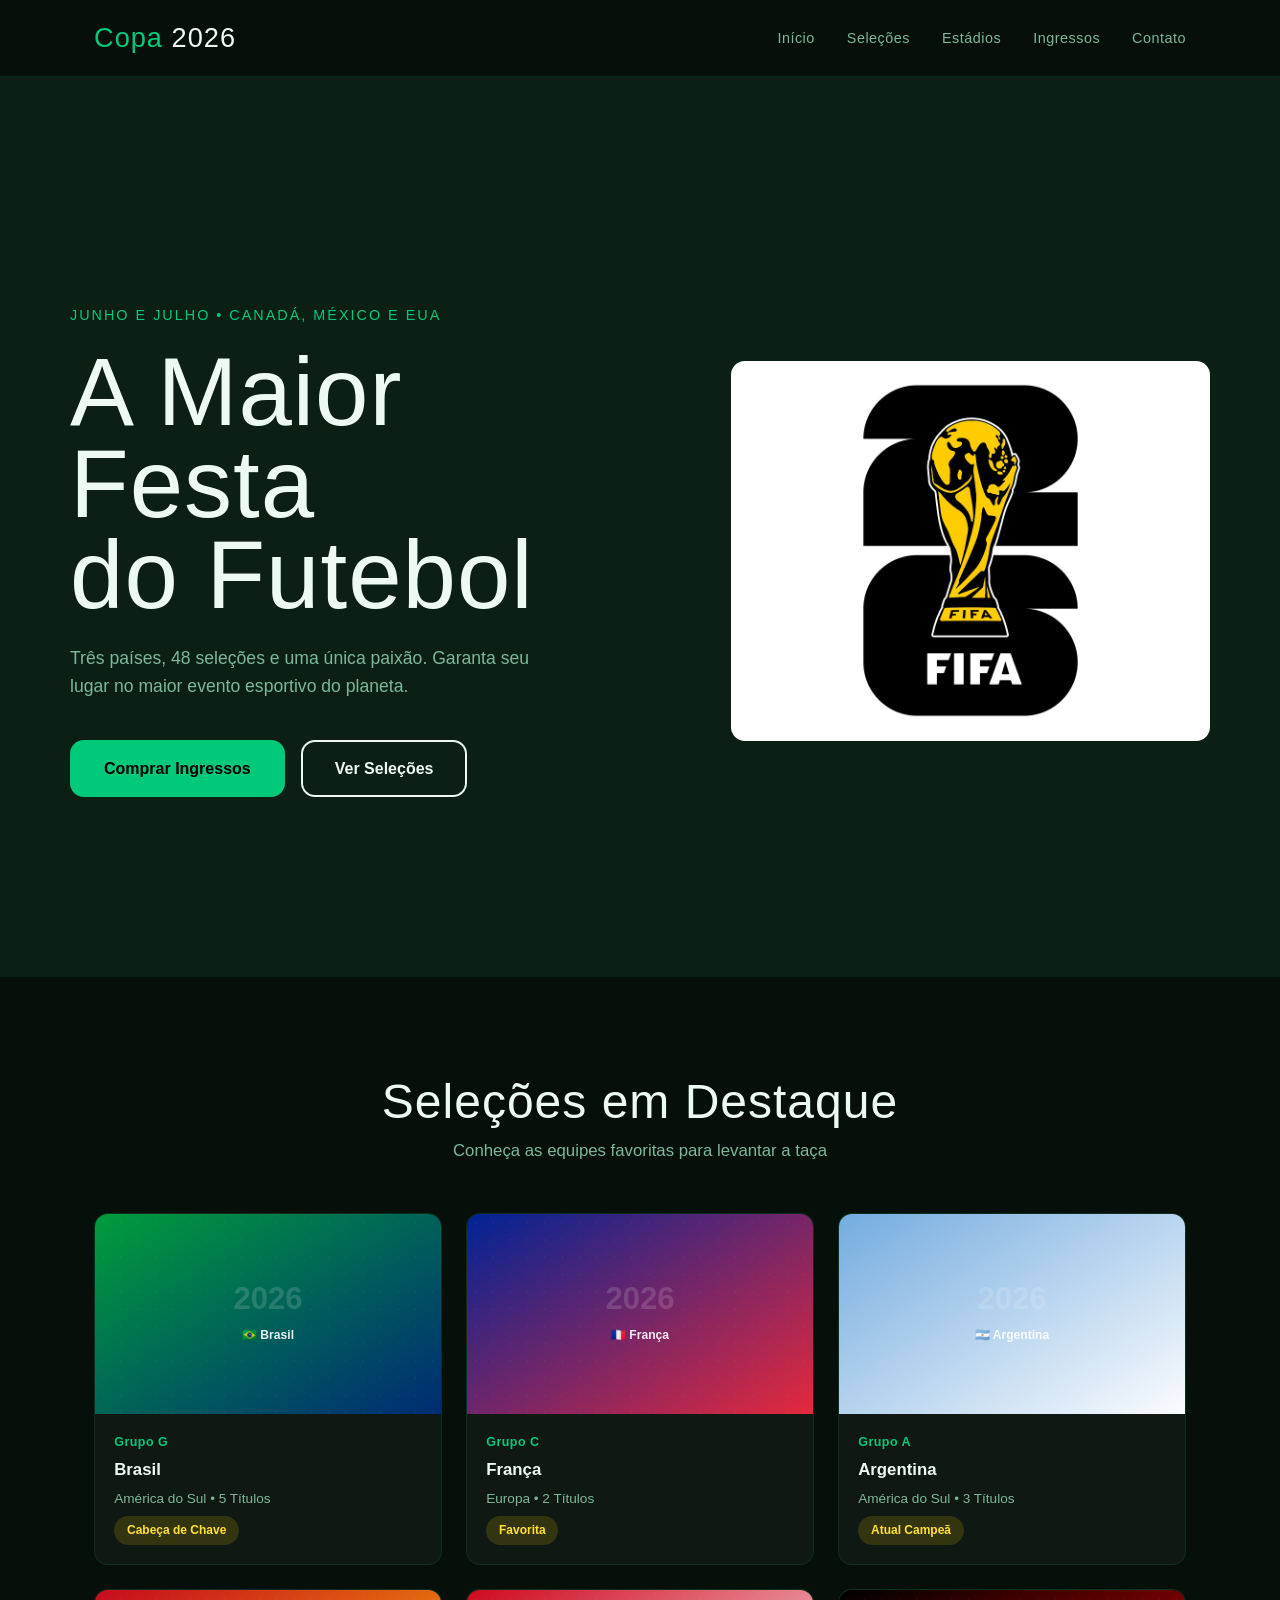
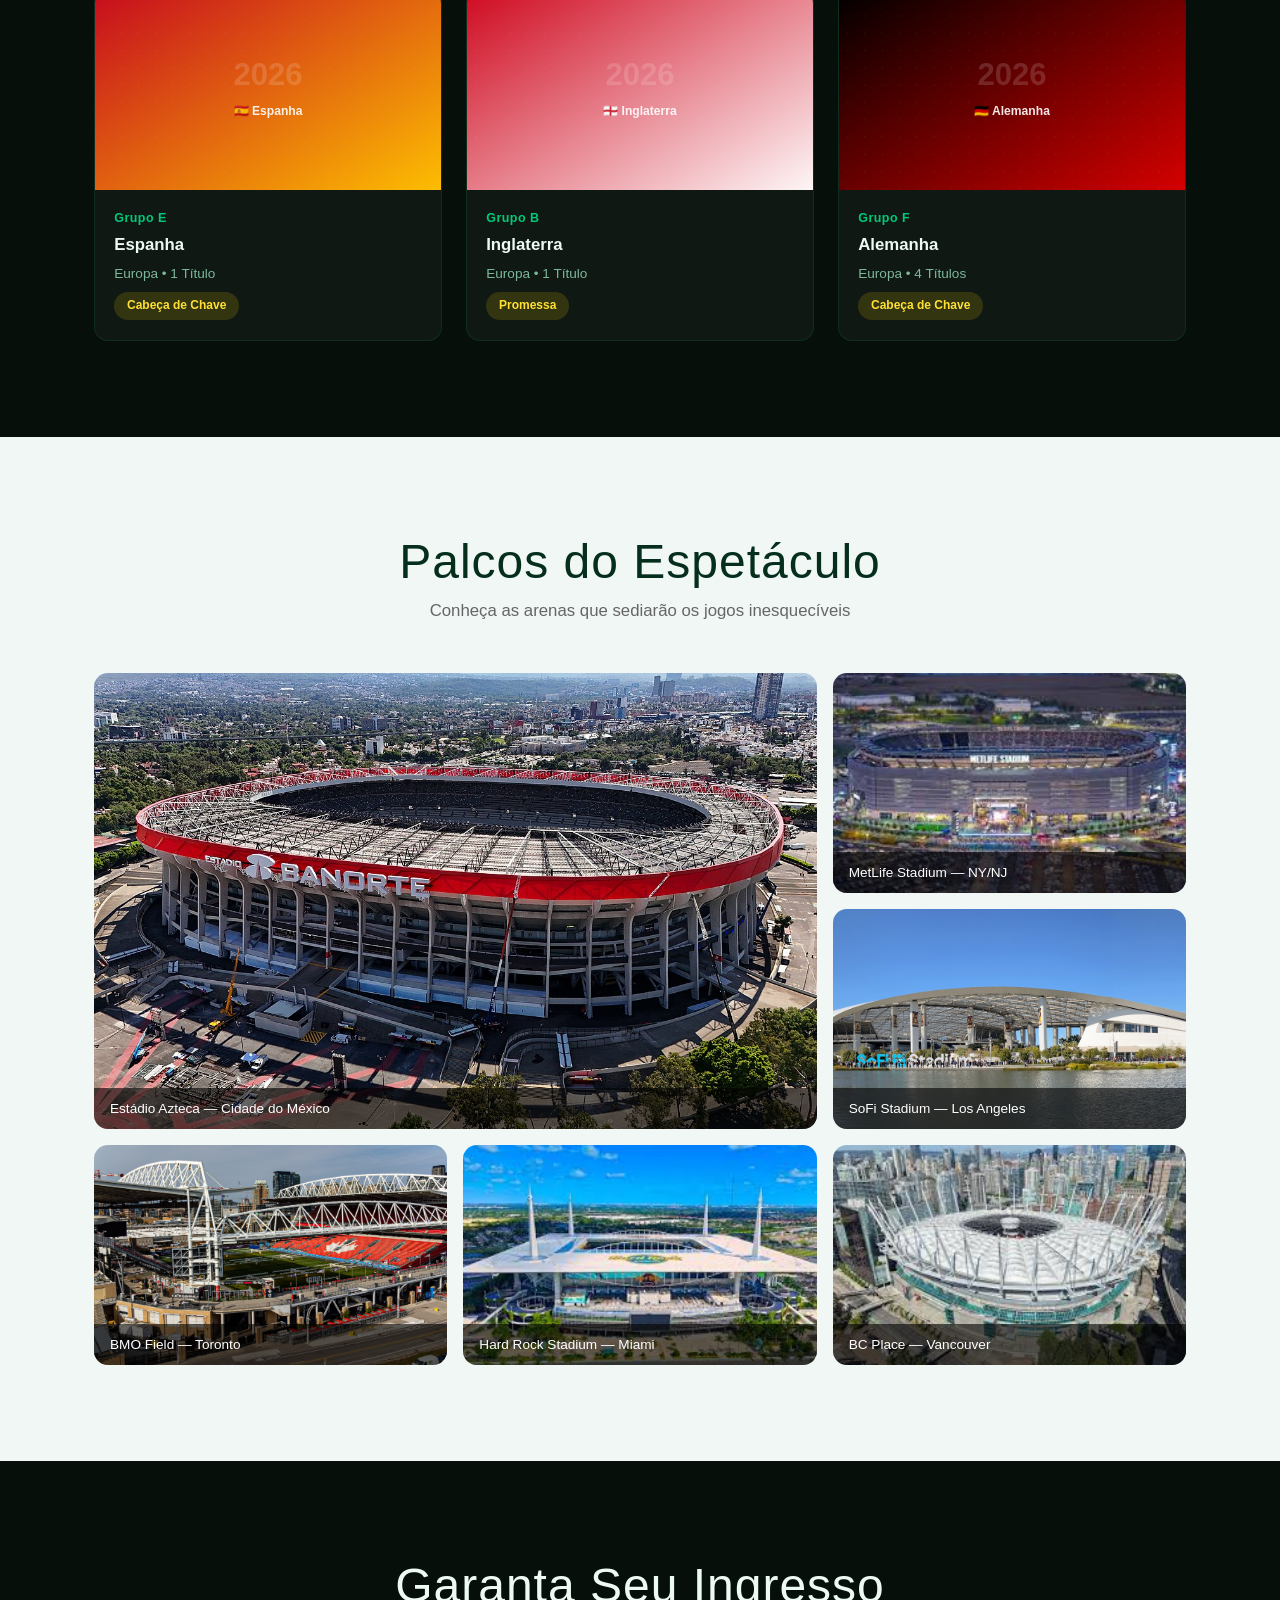
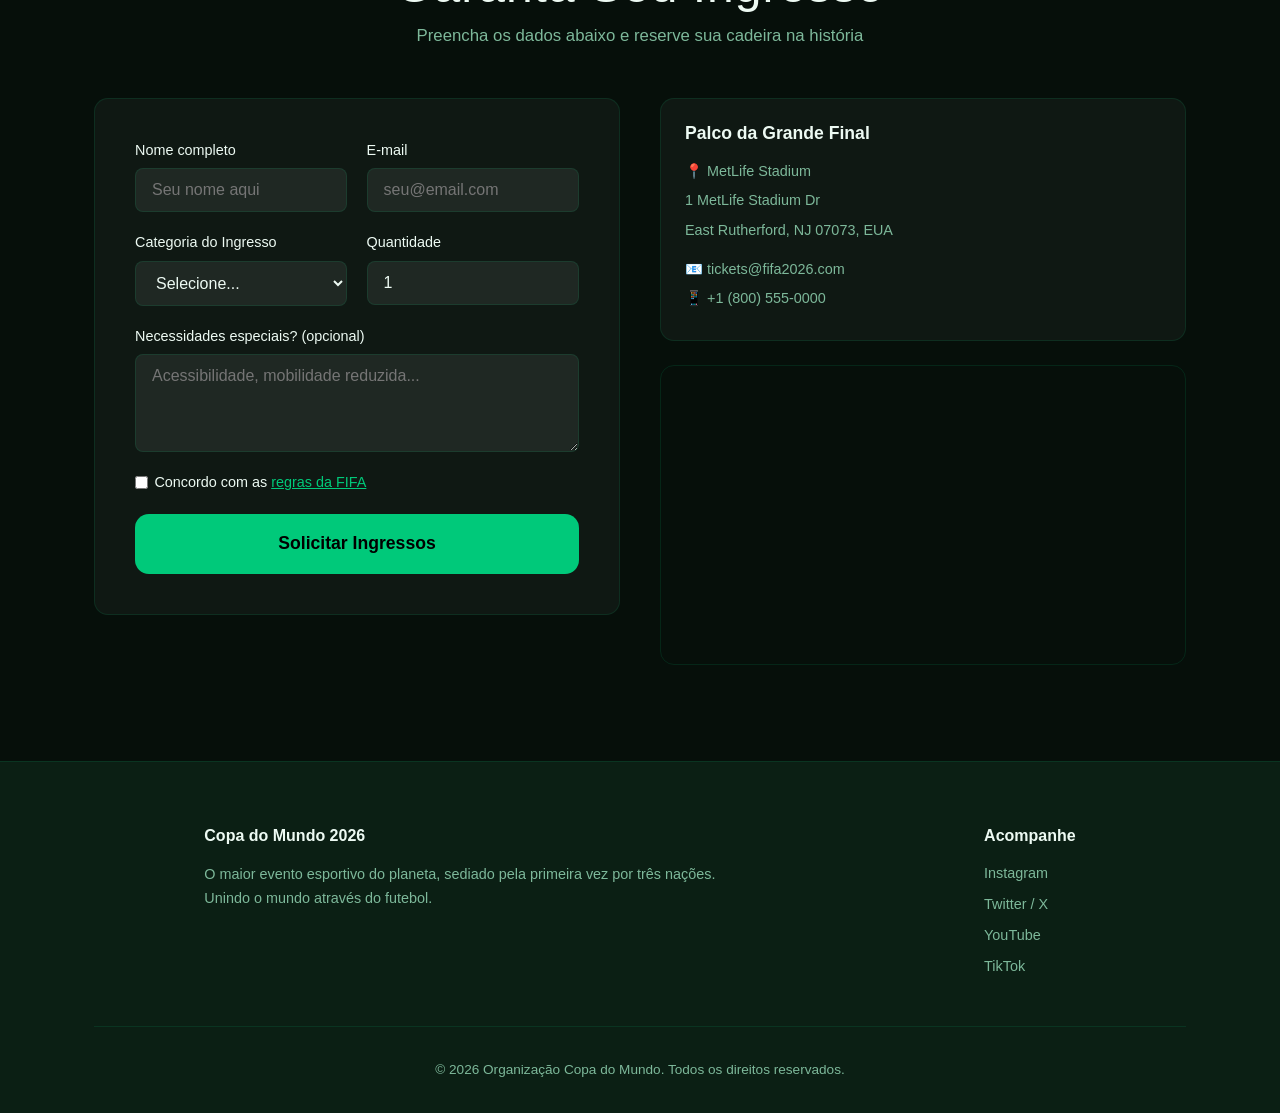
==== commit 821632e1: "Add files via upload" ====
--- a/index.html
+++ b/index.html
@@ -1,328 +1,393 @@
 <!DOCTYPE html>
-<html lang="en">
-
+<html lang="pt-BR">
 <head>
-    <meta charset="UTF-8">
-    <meta name="viewport" content="width=device-width, initial-scale=1.0">
-    <meta name="description" content="Site oficial da copa do mundo 2026 - Pequenos talentos">
-    <title>Copa do mundo 2026</title>
-    <link rel="stylesheet" href="style.css">
-</head>
+  <meta charset="UTF-8">
+  <meta name="viewport" content="width=device-width, initial-scale=1.0">
+  <meta name="description" content="Site Oficial da Copa do Mundo 2026 - Ingressos, Seleções e Estádios">
+  <title>Copa do Mundo 2026</title>
+  <link rel="stylesheet" href="style.css">
+  <link rel="icon" type="image/svg+xml" href="favicon.svg">
+  </head>
 
 <body>
-    <nav>
-        <div>
-            <div>
-                <span>Copa</span> 2026
-            </div>
-
-            <ul>
-                <li><a href="#home">Início</a></li>
-                <li><a href="#selecoes">Selecoes</a></li>
-                <li><a href="#estadios">Estadios</a></li>
-                <li><a href="#ingressos">Ingressos</a></li>
-                <li><a href="#contato">Contato</a></li>
-            </ul>
-        </div>
-    </nav>
-
-    <section id="home">
-        <div>
-            <div>
-                <p>Junho e julho,Canadá, México e EUA</p>
-                <h1>A Maior festa <br> do Futebol</h1>
-                <p>
-                    Três países, 48 seleções e uma única paixão.
-                    Garante seu lugar no maior evento esportivo do planeta.
-
-                </p>
-                <div>
-                    <a href="#ingressos"class="btn btn-primario">Comprar Ingressos</a>
-                    <a href="#selecões" class="btn btn-secundario">Ver Seleções</a>
+  <nav id="navbar">
+    <div class="nav-container">
+      <div class="nav-logo">
+        <span class="logo-destaque">Copa</span> 2026
+        </div>
+
+      <ul class="nav-links">
+        <li><a href="#home">Início</a></li>
+        <li><a href="#selecoes">Seleções</a></li>
+        <li><a href="#estadios">Estádios</a></li>
+        <li><a href="#ingressos">Ingressos</a></li>
+        <li><a href="#contato">Contato</a></li>
+        </ul>
+
+    </div>
+  </nav>
+
+  <header id="home">
+
+    <div class="header-content">
+      <div class="header-texto">
+
+        <p class="header-subtitulo">Junho e Julho • Canadá, México e EUA</p>
+        <h1 class="header-titulo">A Maior Festa<br>do Futebol</h1>
+        <p class="header-descricao">
+          Três países, 48 seleções e uma única paixão. 
+          Garanta seu lugar no maior evento esportivo do planeta.
+        </p>
+
+        <div class="header-botoes">
+          <a href="#ingressos" class="btn btn-primario">Comprar Ingressos</a>
+          <a href="#selecoes" class="btn btn-secundario">Ver Seleções</a>
+        </div>
+
+      </div>
+      <div class="header-imagem">
+        <img 
+          src="img/copa-2026.png" 
+          alt="Torcedores comemorando um gol na arquibancada de um estádio lotado"
+          class="header-foto"
+        >
+        </div>
+      </div>
+
+  </header>
+
+  <main>
+
+    <section id="selecoes" class="secao secao-escura">
+      <div class="container">
+
+        <div class="secao-titulo">
+          <h2>Seleções em Destaque</h2>
+          <p>Conheça as equipes favoritas para levantar a taça</p>
+        </div>
+
+        <div class="grid-selecoes">
+          <div class="card-selecao">
+            <div class="card-imagem">
+              <img 
+                src="img/selecao-brasil.svg"
+                alt="Jogadores da seleção brasileira abraçados com a camisa amarela"
+                class="card-foto"
+              >
+            </div>
+            <div class="card-corpo">
+              <span class="card-dia">Grupo G</span>
+              <h3>Brasil</h3>
+              <p>América do Sul • 5 Títulos</p>
+              <span class="tag-palco">Cabeça de Chave</span>
+            </div>
+          </div>
+
+          <div class="card-selecao">
+            <div class="card-imagem">
+              <img 
+                src="img/selecao-franca.svg"
+                alt="Seleção francesa comemorando vitória em campo"
+                class="card-foto"
+              >
+            </div>
+            <div class="card-corpo">
+              <span class="card-dia">Grupo C</span>
+              <h3>França</h3>
+              <p>Europa • 2 Títulos</p>
+              <span class="tag-palco">Favorita</span>
+            </div>
+          </div>
+
+          <div class="card-selecao">
+            <div class="card-imagem">
+              <img 
+                src="img/selecao-argentina.svg"
+                alt="Time da Argentina perfilado cantando o hino nacional"
+                class="card-foto"
+              >
+            </div>
+            <div class="card-corpo">
+              <span class="card-dia">Grupo A</span>
+              <h3>Argentina</h3>
+              <p>América do Sul • 3 Títulos</p>
+              <span class="tag-palco">Atual Campeã</span>
+            </div>
+          </div>
+
+          <div class="card-selecao">
+            <div class="card-imagem">
+              <img 
+                src="img/selecao-espanha.svg"
+                alt="Jogadores da Espanha tocando a bola durante a partida"
+                class="card-foto"
+              >
+            </div>
+            <div class="card-corpo">
+              <span class="card-dia">Grupo E</span>
+              <h3>Espanha</h3>
+              <p>Europa • 1 Título</p>
+              <span class="tag-palco">Cabeça de Chave</span>
+            </div>
+          </div>
+
+          <div class="card-selecao">
+            <div class="card-imagem">
+              <img 
+                src="img/selecao-inglaterra.svg"
+                alt="Atletas da seleção inglesa saudando a torcida"
+                class="card-foto"
+              >
+            </div>
+            <div class="card-corpo">
+              <span class="card-dia">Grupo B</span>
+              <h3>Inglaterra</h3>
+              <p>Europa • 1 Título</p>
+              <span class="tag-palco">Promessa</span>
+            </div>
+          </div>
+
+          <div class="card-selecao">
+            <div class="card-imagem">
+              <img 
+                src="img/selecao-alemanha.svg"
+                alt="Equipe da Alemanha reunida em círculo antes do jogo"
+                class="card-foto"
+              >
+            </div>
+            <div class="card-corpo">
+              <span class="card-dia">Grupo F</span>
+              <h3>Alemanha</h3>
+              <p>Europa • 4 Títulos</p>
+              <span class="tag-palco">Cabeça de Chave</span>
+            </div>
+          </div>
+
+        </div>
+        </div>
+    </section>
+    <section id="estadios" class="secao secao-clara">
+
+      <div class="container">
+
+        <div class="secao-titulo">
+          <h2>Palcos do Espetáculo</h2>
+          <p>Conheça as arenas que sediarão os jogos inesquecíveis</p>
+        </div>
+
+        <div class="grid-galeria">
+          <div class="foto-item foto-grande">
+            <img 
+              src="img/azteca.jpg"
+              alt="Visão panorâmica do Estádio Azteca lotado no México"
+              class="foto-img"
+            >
+            <div class="foto-legenda">Estádio Azteca — Cidade do México</div>
+          </div>
+
+          <div class="foto-item">
+            <img 
+              src="img/metlife.jpg"
+              alt="Fachada moderna do MetLife Stadium iluminada à noite"
+              class="foto-img"
+            >
+            <div class="foto-legenda">MetLife Stadium — NY/NJ</div>
+          </div>
+
+          <div class="foto-item">
+            <img 
+              src="img/sofi.jpg"
+              alt="Design futurista da cobertura do SoFi Stadium em Los Angeles"
+              class="foto-img"
+            >
+            <div class="foto-legenda">SoFi Stadium — Los Angeles</div>
+          </div>
+
+          <div class="foto-item">
+            <img 
+              src="img/bmo.jpg"
+              alt="Visão do gramado do BMO Field em Toronto"
+              class="foto-img"
+            >
+            <div class="foto-legenda">BMO Field — Toronto</div>
+          </div>
+
+          <div class="foto-item">
+            <img 
+              src="img/hard-rock.jpg"
+              alt="Vista aérea do Hard Rock Stadium em Miami"
+              class="foto-img"
+            >
+            <div class="foto-legenda">Hard Rock Stadium — Miami</div>
+          </div>
+
+          <div class="foto-item">
+            <img 
+              src="img/bc-place.jpg"
+              alt="Interior do BC Place com seu teto retrátil em Vancouver"
+              class="foto-img"
+            >
+            <div class="foto-legenda">BC Place — Vancouver</div>
+          </div>
+
+        </div>
+        </div>
+
+    </section>
+    <section id="ingressos" class="secao secao-escura">
+
+      <div class="container">
+
+        <div class="secao-titulo">
+          <h2>Garanta Seu Ingresso</h2>
+          <p>Preencha os dados abaixo e reserve sua cadeira na história</p>
+        </div>
+
+        <div class="ingressos-layout">
+          <div>
+            <form id="form-ingresso" class="formulario">
+
+              <div class="form-linha">
+                <div class="form-grupo">
+                  <label for="nome">Nome completo</label>
+                  <input 
+                    type="text" 
+                    id="nome" 
+                    name="nome" 
+                    placeholder="Seu nome aqui"
+                    required
+                  >
                 </div>
-            </div>
-            <div>
-                <img src="img/azteca.jpg" alt="Estadio da copa do mundo - 2026">
-            </div>
-        </div>
+
+                <div class="form-grupo">
+                  <label for="email">E-mail</label>
+                  <input 
+                    type="email" 
+                    id="email" 
+                    name="email" 
+                    placeholder="seu@email.com"
+                    required
+                  >
+                </div>
+              </div>
+
+              <div class="form-linha">
+                <div class="form-grupo">
+                  <label for="tipo">Categoria do Ingresso</label>
+                  <select id="tipo" name="tipo">
+                    <option value="">Selecione...</option>
+                    <option value="cat3">Categoria 3 — U$ 150</option>
+                    <option value="cat2">Categoria 2 — U$ 300</option>
+                    <option value="cat1">Categoria 1 — U$ 600</option>
+                    <option value="vip">Hospitality / VIP — U$ 1200</option>
+                  </select>
+                </div>
+
+                <div class="form-grupo">
+                  <label for="quantidade">Quantidade</label>
+                  <input 
+                    type="number" 
+                    id="quantidade" 
+                    name="quantidade"
+                    min="1" 
+                    max="6" 
+                    value="1"
+                  >
+                </div>
+              </div>
+
+              <div class="form-grupo">
+                <label for="mensagem">Necessidades especiais? (opcional)</label>
+                <textarea 
+                  id="mensagem" 
+                  name="mensagem" 
+                  rows="4"
+                  placeholder="Acessibilidade, mobilidade reduzida..."
+                ></textarea>
+              </div>
+
+              <div class="form-grupo form-checkbox">
+                <input type="checkbox" id="termos" name="termos" required>
+                <label for="termos">Concordo com as <a href="#">regras da FIFA</a></label>
+              </div>
+
+              <button type="submit" class="btn btn-primario btn-grande">
+                Solicitar Ingressos
+              </button>
+
+            </form>
+          </div>
+
+          <div class="local-wrapper">
+
+            <div class="local-info">
+              <h3>Palco da Grande Final</h3>
+
+              <address>
+                <p>📍 MetLife Stadium</p>
+                <p>1 MetLife Stadium Dr</p>
+                <p>East Rutherford, NJ 07073, EUA</p>
+              </address>
+
+              <div class="local-contatos">
+                <p>📧 tickets@fifa2026.com</p>
+                <p>📱 +1 (800) 555-0000</p>
+              </div>
+            </div>
+
+            <div class="mapa-wrapper">
+              <iframe
+                src="https://www.google.com/maps/embed?pb=!1m18!1m12!1m3!1d3020.354228965902!2d-74.07682392437632!3d40.81363653066376!2m3!1f0!2f0!3f0!3m2!1i1024!2i768!4f13.1!3m3!1m2!1s0x89c2f861aa554bf7%3A0xc66ba2b8e390c504!2sMetLife%20Stadium!5e0!3m2!1spt-BR!2sbr!4v1716301234567!5m2!1spt-BR!2sbr"
+                width="100%"
+                height="100%"
+                style="border: 0;"
+                allowfullscreen=""
+                loading="lazy"
+                referrerpolicy="no-referrer-when-downgrade"
+                title="Mapa do MetLife Stadium, local da final da Copa"
+              ></iframe>
+            </div>
+
+          </div>
+
+        </div>
+
+      </div>
+
     </section>
 
-    <main>
-        <section id="selecoes" class="secao secao-escura">
-            <div class="container">
-                <!-- Div de títulos  -->
-                <div class="secao-titulo">
-                    <h2>Seleções em destaque</h2>
-                    <p>Conheça as equipes favoritas para levantar a taça</p>
-                </div>
-                <!-- Div de seleções -->
-                <div>
-                    <!-- Seleção brasileira -->
-                    <div>
-                        <div>
-                            <img src="img/selecao-brasil.svg" alt="banner Seleção brasileira">
-                        </div>
-                        <div>
-                            <span>Grupo G</span>
-                            <h3>Brasil</h3>
-                            <p>América do sul - 5 títulos</p>
-                        </div>
-
-                        <!-- Seleção da frança -->
-                        <div>
-                            <div>
-                                <div>
-                                    <img src="img/selecao-franca.svg" alt="banner Seleção da frança ">
-                                </div>
-                                <div>
-                                    <span>Grupo I</span>
-                                    <h3>França</h3>
-                                    <p>Europa - 2 títulos</p>
-                                </div>
-                            </div>
-                        </div>
-                        <!-- Seleção da argentina -->
-                        <div>
-                            <div>
-                                <div>
-                                    <img src="img/selecao-argentina.svg" alt="banner Seleção da argentina ">
-                                </div>
-                                <div>
-                                    <span>Grupo J</span>
-                                    <h3>Argentina</h3>
-                                    <p>América do sul - 3 títulos</p>
-                                </div>
-                            </div>
-                        </div>
-                        <!-- Seleção da espanha -->
-                        <div>
-                            <div>
-                                <div>
-                                    <img src="img/selecao-espanha.svg" alt="banner Seleção da espanha ">
-                                </div>
-                                <div>
-                                    <span>Grupo H</span>
-                                    <h3>Espanha</h3>
-                                    <p>Europa- 1 títulos</p>
-                                </div>
-                            </div>
-                        </div>
-                        <!-- Seleção da inglaterra -->
-                        <div>
-                            <div>
-                                <div>
-                                    <img src="img/selecao-inglaterra.svg" alt="banner Seleção da inglaterra ">
-                                </div>
-                                <div>
-                                    <span>Grupo F</span>
-                                    <h3>Inglaterra</h3>
-                                    <p>Europa - 1 títulos</p>
-                                </div>
-                            </div>
-                        </div>
-                        <!-- Seleção da alemanha -->
-                        <div>
-                            <div>
-                                <div>
-                                    <img src="img/selecao-alemanha.svg" alt="banner Seleção da alemanha ">
-                                </div>
-                                <div>
-                                    <span>Grupo E</span>
-                                    <h4>Alemanha</h4>
-                                    <p>Europa - 4 títulos</p>
-                                </div>
-                            </div>
-                        </div>
-
-                    </div>
-                </div>
-            </div>
-        </section>
-
-        <section id="estadios">
-            <div class="container">
-                <!-- Div de título -->
-                <div>
-                    <h2>Palcos do Espetáculo</h2>
-                    <p>Conheça as arenas que sediarão os jogos inesquecíveis</p>
-                </div>
-
-                <!-- Div de estádios -->
-                <div>
-                    <!-- Div do estádio 1 -->
-                    <div>
-                        <img src="img/azteca.jpg" alt="Estádio Azteca">
-                        <div>Estádio Azteca - Cidade do México</div>
-                    </div>
-
-                    <!-- Div do estádio 2 -->
-                    <div>
-                        <img src="img/metlife.jpg" alt="Estádio Metlife">
-                        <div>Estádio Metlife - NY/NJ</div>
-                    </div>
-
-                    <!-- Div do estádio 3 -->
-                    <div>
-                        <img src="img/sofi.jpg" alt="Estádio SoFi">
-                        <div>Estádio SoFi - Los Angeles</div>
-                    </div>
-
-                    <!-- Div do estádio 4 -->
-                    <div>
-                        <img src="img/bmo.jpg" alt="Estádio BMO">
-                        <div>Estádio BMO - Toronto</div>
-                    </div>
-
-                    <!-- Div do estádio 5 -->
-                    <div>
-                        <img src="img/hard-rock.jpg" alt="Estádio Hard Rock">
-                        <div>Estádio Hard Rock - Miami</div>
-                    </div>
-
-                    <!-- Div do estádio 6 -->
-                    <div>
-                        <img src="img/bc-place.jpg" alt="Estádio BC Place">
-                        <div>Estádio BC Place - Vancouver</div>
-                    </div>
-                </div>
-            </div>
-        </section>
-
-        <section id="ingressos">
-            <div class="container">
-
-                <!-- Div de título -->
-                <div>
-                    <h2>Garanta Seu Ingresso</h2>
-                    <p>Preencha os dados abaixo e reserve sua cadeira na história</p>
-                </div>
-
-                <!-- Div de formulário -->
-                <div>
-                    <form>
-                        <!-- Div linha 1 -->
-                        <div>
-
-                            <!-- Div input 1 -->
-                            <div>
-                                <label>Nome completo</label>
-                                <input type="text" placeholder="Nome completo" required>
-                            </div>
-
-                            <!-- Div input 2 -->
-                            <div>
-                                <label>E-mail</label>
-                                <input type="email" placeholder="Digite seu e-mail" required>
-                            </div>
-                        </div>
-
-                        <!-- Div linha 2 -->
-                        <div>
-
-                            <!-- Div input 3 -->
-                            <div>
-                                <label>Categoria do Ingresso</label>
-                                <select>
-                                    <option value="">Selecione...</option>
-                                    <option value="cat3">Categoria 3 - R$ 1000</option>
-                                    <option value="cat2">Categoria 2 - R$ 700</option>
-                                    <option value="cat1">Categoria 1 - R$ 200</option>
-                                </select>
-                            </div>
-
-                            <!-- Div input 4 -->
-                            <div>
-                                <label>Quantidade</label>
-                                <input type="number" placeholder="Quantidade de ingressos" min="1" max="6" required>
-                            </div>
-                        </div>
-
-
-                        <!-- Div input 5 -->
-                        <div>
-                            <label>Necessidades especiais ? (opicional)</label>
-                            <textarea name="mensagem" rows="4" placeholder="Acessibilidade, mobilidade reduzida...">
-                            </textarea>
-                        </div>
-
-                        <!-- Div input 6 -->
-                        <diV>
-                            <input type="checkbox" required>
-                            <label>
-                                Concordo com as
-                                <a href="#"> regras da FIFA</a>
-                            </label>
-                        </diV>
-
-                        <button type="submit" class="btn btn-primario btn-grande">
-                            Solicitar os ingressos
-                        </button>
-                    </form>
-                </div>
-
-                <!-- Div localização -->
-                <div>
-                    <!-- Div informações -->
-                    <div>
-                        <h3>Palco da Grande Final</h3>
-                        <!-- Endereço -->
-                        <address>
-                            <p>📍 Metlife stadium</p>
-                            <p>1 Metlife stadium</p>
-                            <p>East Rutherford, NJ 07073, EUA</p>
-                        </address>
-                        <!-- Div Contato -->
-                        <div>
-                            <p>📞 tickets@fifa2026.com</p>
-                            <p>📱 +55 11 93416-5857</p>
-                        </div>
-                    </div>
-
-                    <!-- Div Contato -->
-                    <div>
-                        <iframe
-                            src="https://www.google.com/maps/embed?pb=!1m18!1m12!1m3!1d3019.6580994756428!2d-74.074457!3d40.8135064!2m3!1f0!2f0!3f0!3m2!1i1024!2i768!4f13.1!3m3!1m2!1s0x89c2f861ad5902bf%3A0x8184280d31051734!2sMetLife%20Stadium!5e0!3m2!1spt-BR!2sbr!4v1786193264101!5m2!1spt-BR!2sbr"
-                            width="100%" height="100%" style="border:0;" allowfullscreen="" loading="lazy"
-                            referrerpolicy="strict-origin-when-cross-origin"
-                            title="Mapa do Metlife stadium, local da final da copa"></iframe>
-
-                    </div>
-                </div>
-            </div>
-        </section>
-    </main>
-
-    <footer>
-        <div class="container">
-            <!-- Div grid -->
-            <div>
-                <!-- Div coluna 1 -->
-                <div>
-                    <h4>Copa do mundo 2026</h4>
-                    <p>O maior evento esportivo do planeta, sediado pela primeira vez por três nações.</p>
-                    <p>Unindo o mundo através do futebol.</p>
-                </div>
-                
-                <!-- Div coluna 2 -->
-                <div>
-                    <h4>Acampanha</h4>
-
-                    <!-- Div redes sociais -->
-                    <div>
-                        <a href="#">Instagram</a>
-                        <a href="#">Twitter</a>
-                        <a href="#">Youtube</a>
-                        <a href="#">TikTok</a>
-                    </div>
-                </div>
-            </div>
-            <!-- Div fundo -->
-             <div>
-                <p> 2026 Organização Copa do mundo. Todos os direitos reservados.</p>
-             </div>
-        </div>
-    </footer>
+  </main>
+
+  <footer id="contato">
+
+    <div class="container">
+
+      <div class="footer-grid">
+
+        <div class="footer-coluna">
+          <h4>Copa do Mundo 2026</h4>
+          <p>O maior evento esportivo do planeta, sediado pela primeira vez por três nações.</p>
+          <p>Unindo o mundo através do futebol.</p>
+        </div>
+
+        <div class="footer-coluna">
+          <h4>Acompanhe</h4>
+          <div class="redes-sociais">
+            <a href="#" class="rede-link">Instagram</a>
+            <a href="#" class="rede-link">Twitter / X</a>
+            <a href="#" class="rede-link">YouTube</a>
+            <a href="#" class="rede-link">TikTok</a>
+          </div>
+        </div>
+
+      </div>
+      <div class="footer-fundo">
+        <p>© 2026 Organização Copa do Mundo. Todos os direitos reservados.</p>
+      </div>
+
+    </div>
+
+  </footer>
 
 </body>
-
 </html>
